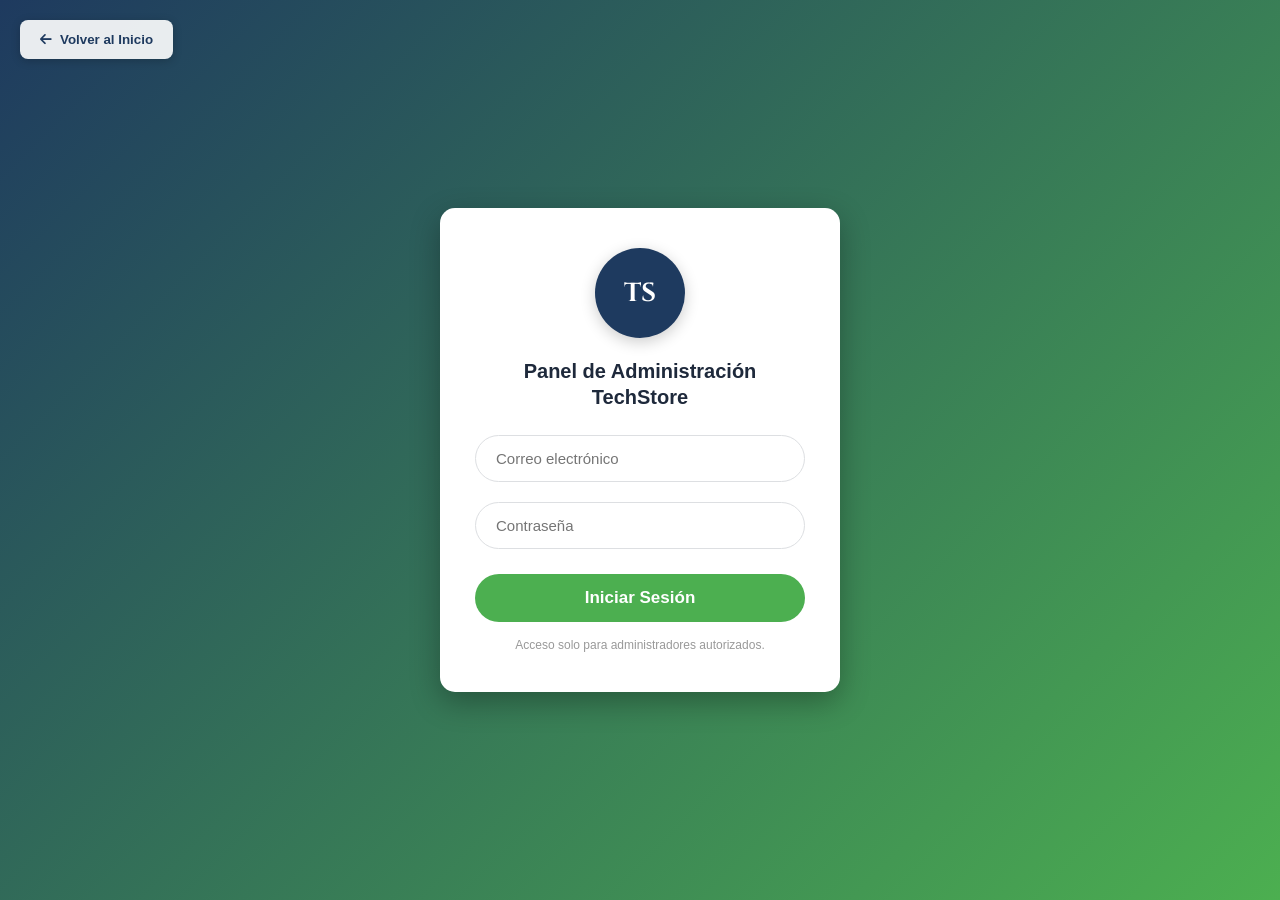
==== admin.html @ ee1ce995 "Nueva identidad visual propia para TechStore (indigo + naranja) Se reemplaza la paleta navy/verde y " ====
<!DOCTYPE html>
<html lang="es">
<head>
    <meta charset="UTF-8">
    <meta name="viewport" content="width=device-width, initial-scale=1.0">
    <title>Admin - TechStore</title>
    <meta name="robots" content="noindex, nofollow">
    <link rel="stylesheet" href="https://cdnjs.cloudflare.com/ajax/libs/font-awesome/6.4.0/css/all.min.css">
    <link href="https://fonts.googleapis.com/css2?family=Cinzel:wght@400;600;700&display=swap" rel="stylesheet">
    <style>
        /* ===========================================
           RESET Y BASE
           (autocontenido: no depende de style.css
           del sitio público, que usa un tema distinto)
           =========================================== */
        * { margin: 0; padding: 0; box-sizing: border-box; font-family: 'Segoe UI', Tahoma, Geneva, Verdana, sans-serif; }
        html, body { background: #f5f5f5; }
        a { color: inherit; }

        /* ===========================================
           LOGIN
           =========================================== */
        .admin-login { min-height: 100vh; display: flex; align-items: center; justify-content: center; background: linear-gradient(135deg, #1e3a5f 0%, #4CAF50 100%); position: relative; padding: 20px; }
        .login-box { background: white; padding: 40px 35px; border-radius: 15px; box-shadow: 0 10px 30px rgba(0,0,0,0.3); width: 100%; max-width: 400px; text-align: center; }
        .login-logo { width: 90px; height: 90px; border-radius: 50%; background: #1e3a5f; color: white; display: flex; align-items: center; justify-content: center; margin: 0 auto 20px; font-family: 'Cinzel', serif; font-weight: 700; font-size: 26px; box-shadow: 0 4px 15px rgba(0,0,0,0.2); }
        .login-logo .dot { color: #4CAF50; }
        .login-box h2 { color: #1e293b; margin-bottom: 25px; font-size: 20px; font-weight: 700; line-height: 1.3; }

        .form-group { margin-bottom: 20px; text-align: left; }
        .form-group label { display: block; margin-bottom: 8px; color: #1e3a5f; font-weight: bold; font-size: 14px; }
        .form-group input, .form-group textarea, .form-group select {
            width: 100%; padding: 12px; border: 2px solid #e0e0e0; border-radius: 8px;
            font-size: 14px; transition: border-color 0.3s; box-sizing: border-box;
        }
        .form-group input:focus, .form-group textarea:focus, .form-group select:focus { outline: none; border-color: #4CAF50; }
        .form-group small { display: block; color: #666; font-size: 12px; margin-top: 6px; }

        .login-box .form-group input { border-radius: 25px; padding: 14px 20px; border: 1px solid #dddfe2; font-size: 15px; }
        .login-box .form-group input:focus { border-color: #4CAF50; box-shadow: 0 0 0 3px rgba(76,175,80,0.15); }

        .btn-login, .btn-save {
            width: 100%; padding: 15px; background: #4CAF50; color: white; border: none;
            border-radius: 8px; font-size: 16px; font-weight: bold; cursor: pointer; transition: background 0.3s;
        }
        .btn-login:hover, .btn-save:hover { background: #45a049; }
        .login-box .btn-login { border-radius: 25px; font-size: 17px; padding: 14px; margin-top: 5px; }

        .login-error { display: none; background: #ffebee; color: #c62828; border: 1px solid #ef9a9a; padding: 10px; border-radius: 8px; font-size: 13px; margin-bottom: 18px; }
        .login-error.show { display: block; }

        .back-home-btn {
            position: absolute; top: 20px; left: 20px; background: rgba(255,255,255,0.9); color: #1e3a5f;
            border: none; padding: 12px 20px; border-radius: 8px; cursor: pointer; font-weight: bold;
            display: flex; align-items: center; gap: 8px; box-shadow: 0 2px 10px rgba(0,0,0,0.2); transition: all 0.3s;
        }
        .back-home-btn:hover { background: white; transform: translateX(-5px); }

        /* ===========================================
           PANEL DE ADMINISTRACIÓN
           =========================================== */
        .admin-panel { display: none; min-height: 100vh; background: #f5f5f5; }
        .admin-panel.show { display: block; }

        .admin-header {
            background: #1e3a5f; color: white; padding: 20px;
            display: flex; justify-content: space-between; align-items: center; flex-wrap: wrap; gap: 15px;
        }
        .admin-header h1 { font-family: 'Cinzel', serif; font-size: 24px; margin: 0; }
        .admin-header-left { display: flex; align-items: center; gap: 20px; }
        .admin-header-left #welcome-message { margin: 4px 0 0 0; font-size: 13px; color: rgba(255,255,255,0.85); font-weight: normal; }

        .btn-back, .btn-logout {
            border: none; padding: 10px 16px; border-radius: 5px; cursor: pointer; font-weight: bold;
            display: flex; align-items: center; gap: 8px; transition: all 0.3s;
        }
        .btn-back { background: rgba(255,255,255,0.2); color: white; }
        .btn-back:hover { background: rgba(255,255,255,0.3); }
        .btn-logout { background: #f44336; color: white; }
        .btn-logout:hover { background: #d32f2f; }

        @media (max-width: 600px) {
            .admin-header { flex-direction: column; align-items: flex-start; padding: 16px; }
            .admin-header h1 { font-size: 18px; }
            .admin-header-left { flex-wrap: wrap; gap: 10px; }
            .btn-logout { width: 100%; justify-content: center; }
        }

        .admin-content { max-width: 1200px; margin: 0 auto; padding: 40px 20px; }
        .admin-card { background: white; padding: 30px; border-radius: 15px; box-shadow: 0 4px 6px rgba(0,0,0,0.1); margin-bottom: 30px; }
        .admin-card h2 { color: #1e3a5f; margin-bottom: 6px; font-family: 'Cinzel', serif; margin-top: 0; font-size: 20px; }
        .admin-card .card-desc { color: #666; font-size: 13px; margin-bottom: 20px; }

        /* Drop zone de imágenes */
        .drop-zone {
            border: 3px dashed #4CAF50; border-radius: 18px; padding: 40px; text-align: center;
            margin-bottom: 20px; cursor: pointer; transition: all 0.3s; background: #f9f9f9;
        }
        .drop-zone:hover, .drop-zone.dragover { background: #e8f5e9; border-color: #45a049; }
        .drop-zone i { font-size: 48px; color: #4CAF50; margin-bottom: 10px; }
        .drop-zone p { margin: 0; }

        .image-preview { display: grid; grid-template-columns: repeat(auto-fill, minmax(140px, 1fr)); gap: 15px; margin-top: 20px; }
        .image-preview .img-wrap { position: relative; }
        .image-preview img { width: 100%; height: 140px; object-fit: cover; background: #f0f0f0; border-radius: 14px; border: 2px solid #e0e0e0; display: block; }
        .image-preview .remove-img {
            position: absolute; top: -8px; right: -8px; width: 24px; height: 24px; background: #f44336; color: white;
            border-radius: 50%; border: none; cursor: pointer; font-size: 13px; display: flex; align-items: center; justify-content: center;
        }

        /* Fila de dos botones */
        .btn-row { display: flex; gap: 10px; flex-wrap: wrap; }
        .btn-row > * { flex: 1; min-width: 140px; }
        .btn-outline-gray {
            padding: 15px; background: #757575; color: white; border: none; border-radius: 8px;
            font-size: 16px; font-weight: bold; cursor: pointer; transition: background 0.3s;
        }
        .btn-outline-gray:hover { background: #616161; }
        .btn-orange {
            padding: 15px; background: #FF9800; color: white; border: none; border-radius: 8px;
            font-size: 16px; font-weight: bold; cursor: pointer; transition: background 0.3s;
        }
        .btn-orange:hover { background: #F57C00; }
        .btn-blue {
            background: #2196F3; color: white; padding: 10px 18px; border: none; border-radius: 10px;
            cursor: pointer; font-weight: bold; display: inline-flex; align-items: center; gap: 8px;
        }

        /* Vista previa del precio */
        .price-preview-box { padding: 15px; background: #f0f0f0; border-radius: 8px; font-size: 16px; text-align: center; color: #999; }

        /* Item de producto en la lista */
        .product-item { display: flex; gap: 20px; padding: 20px; border-bottom: 1px solid #e0e0e0; align-items: center; }
        .product-item:last-child { border-bottom: none; }
        .product-item img { width: 90px; height: 90px; object-fit: cover; background: #f0f0f0; border-radius: 14px; flex-shrink: 0; }
        .product-item-info { flex: 1; }
        .product-item-info h3 { color: #1e3a5f; margin: 0 0 5px 0; font-size: 16px; }
        .product-item-info .price { color: #4CAF50; font-weight: bold; font-size: 17px; margin: 0 0 5px 0; }
        .product-item-info .meta { color: #999; font-size: 12px; }
        .product-item-actions { display: flex; gap: 8px; flex-shrink: 0; }
        .icon-btn { width: 38px; height: 38px; border: none; border-radius: 8px; cursor: pointer; display: flex; align-items: center; justify-content: center; font-size: 14px; }
        .icon-btn.edit { background: #e3f2fd; color: #1976d2; }
        .icon-btn.delete { background: #ffebee; color: #c62828; }

        .status-pill { display: inline-block; font-size: 11px; font-weight: bold; padding: 4px 10px; border-radius: 12px; margin-left: 8px; }
        .status-pill.ok { background: #e8f5e9; color: #2e7d32; }
        .status-pill.low { background: #fff3e0; color: #e65100; }
        .status-pill.out { background: #ffebee; color: #c62828; }

        @media (max-width: 768px) {
            .product-item { flex-direction: column; text-align: center; }
            .product-item img { width: 100%; height: 180px; }
            .product-item-actions { width: 100%; justify-content: center; }
        }

        /* Bloque destacado (features, datos privados, etc.) */
        .highlight-box { background: #f0f7ff; padding: 15px; border-radius: 12px; margin-bottom: 20px; }
        .warning-box { background: #fff3e0; padding: 15px; border-radius: 12px; border: 2px dashed #FF9800; margin-bottom: 20px; }

        /* Filas de redes sociales dinámicas */
        .social-row { display: flex; gap: 8px; margin-bottom: 8px; }
        .social-row select { flex: 0 0 130px; }
        .social-row input { flex: 1; }
        .social-row .remove-social { background: #ffebee; color: #c62828; border: none; border-radius: 8px; width: 42px; cursor: pointer; }

        /* ===========================================
           MODAL DE RECORTE DE IMAGEN
           =========================================== */
        .crop-modal-overlay {
            display: none; position: fixed; top: 0; left: 0; width: 100%; height: 100%;
            background: rgba(0,0,0,0.85); z-index: 9999; align-items: center; justify-content: center; padding: 20px;
        }
        .crop-modal-overlay.show { display: flex; }
        .crop-modal-box { background: white; border-radius: 15px; padding: 20px; max-width: 520px; width: 100%; }
        .crop-modal-box h3 { color: #1e3a5f; margin-bottom: 15px; text-align: center; font-family: 'Cinzel', serif; }
        #crop-container {
            position: relative; width: 100%; aspect-ratio: 4/3; background: #000; border-radius: 10px;
            overflow: hidden; touch-action: none; user-select: none;
        }
        #crop-image { display: block; width: 100%; height: 100%; object-fit: cover; user-select: none; -webkit-user-drag: none; }
        #crop-rect { position: absolute; box-shadow: 0 0 0 9999px rgba(0,0,0,0.6); border: 2px solid white; cursor: move; }
        .crop-grid-line { position: absolute; background: rgba(255,255,255,0.5); }
        .crop-handle { position: absolute; width: 22px; height: 22px; }
        .crop-hint { text-align: center; color: #999; font-size: 12px; margin-top: 10px; }

        /* ===========================================
           MODAL DE CONFIRMACIÓN
           =========================================== */
        .confirm-modal-overlay {
            display: none; position: fixed; top: 0; left: 0; width: 100%; height: 100%;
            background: rgba(0,0,0,0.6); z-index: 9999; align-items: center; justify-content: center; padding: 20px;
        }
        .confirm-modal-overlay.show { display: flex; }
        .confirm-modal-box { background: white; border-radius: 15px; padding: 30px; max-width: 400px; width: 100%; box-shadow: 0 10px 40px rgba(0,0,0,0.3); text-align: center; }
        .confirm-modal-box .emoji { font-size: 40px; margin-bottom: 15px; }
        .confirm-modal-box h3 { color: #1e3a5f; font-family: 'Cinzel', serif; margin-bottom: 12px; }
        .confirm-modal-box p { color: #666; margin-bottom: 25px; line-height: 1.5; }

        /* ===========================================
           TOASTS
           =========================================== */
        #toast-container { position: fixed; bottom: 20px; right: 20px; z-index: 10000; display: flex; flex-direction: column; gap: 10px; max-width: calc(100% - 40px); }
        .toast {
            background: #1e3a5f; color: white; padding: 14px 18px; border-radius: 8px; font-size: 14px;
            box-shadow: 0 4px 15px rgba(0,0,0,0.25); display: flex; align-items: center; gap: 10px;
            opacity: 0; transform: translateY(10px); transition: all 0.25s ease;
        }
        .toast.show { opacity: 1; transform: translateY(0); }
        .toast.success { background: #2e7d32; }
        .toast.error { background: #c62828; }
    </style>
</head>
<body>

<!-- ======================================================
     LOGIN
     ====================================================== -->
<div class="admin-login" id="admin-login">
    <button class="back-home-btn" onclick="window.location.href='index.html'">
        <i class="fas fa-arrow-left"></i> Volver al Inicio
    </button>

    <div class="login-box">
        <div class="login-logo">TS<span class="dot"></span></div>
        <h2>Panel de Administración<br>TechStore</h2>

        <div class="login-error" id="login-error">Correo o contraseña incorrectos.</div>

        <div class="form-group">
            <input type="email" id="username" placeholder="Correo electrónico">
        </div>
        <div class="form-group">
            <input type="password" id="password" placeholder="Contraseña">
        </div>
        <button class="btn-login" onclick="login()">Iniciar Sesión</button>
        <p style="margin-top: 16px; font-size: 12px; color: #999;">Acceso solo para administradores autorizados.</p>
    </div>
</div>

<!-- ======================================================
     PANEL DE ADMINISTRACIÓN
     ====================================================== -->
<div class="admin-panel" id="admin-panel">
    <div class="admin-header">
        <div class="admin-header-left">
            <button class="btn-back" onclick="window.location.href='index.html'">
                <i class="fas fa-arrow-left"></i> Volver
            </button>
            <div>
                <h1>💻 Panel de Administración</h1>
                <p id="welcome-message"></p>
            </div>
        </div>
        <button class="btn-logout" onclick="confirmLogout()">Cerrar Sesión</button>
    </div>

    <div class="admin-content">

        <!-- ============ AGREGAR / EDITAR PRODUCTO ============ -->
        <div class="admin-card">
            <h2>📤 Agregar Nuevo Producto</h2>
            <p class="card-desc">Cargá fotos, precio y detalles del producto. Las fotos se comprimen automáticamente al subir.</p>

            <div class="drop-zone" id="drop-zone" onclick="document.getElementById('file-input').click()">
                <i class="fas fa-cloud-upload-alt"></i>
                <p>Arrastrá las fotos aquí o hacé clic para seleccionar</p>
                <p style="font-size: 12px; color: #666; margin-top: 10px;">(PC: arrastrar archivos | Celular: tocar para abrir galería)</p>
            </div>
            <input type="file" id="file-input" multiple accept="image/*" style="display: none;" onchange="handleFiles(this.files)">

            <div class="image-preview" id="image-preview"></div>

            <div class="form-group" style="margin-top: 20px;">
                <label>Nombre del producto</label>
                <input type="text" id="prod-title" placeholder='Ej: Notebook 15.6" Ryzen 5 · 16GB · 512GB SSD'>
            </div>

            <div class="form-group">
                <label>Categoría</label>
                <select id="prod-category">
                    <option value="notebooks">💻 Notebooks</option>
                    <option value="perifericos">⌨️ Periféricos</option>
                    <option value="componentes">🔧 Componentes</option>
                    <option value="gaming">🎮 Gaming</option>
                    <option value="celulares">📱 Celulares</option>
                    <option value="accesorios">🔌 Accesorios</option>
                </select>
            </div>

            <div class="form-group">
                <label>🏷️ Estado de stock</label>
                <select id="prod-status">
                    <option value="stock">🟢 En stock</option>
                    <option value="ultimas">🟡 Últimas unidades</option>
                    <option value="sinstock">🔴 Sin stock</option>
                </select>
            </div>

            <div class="form-group">
                <label>🏷️ Badge/Etiqueta (opcional)</label>
                <select id="prod-badge">
                    <option value="">Sin badge</option>
                    <option value="oferta">🔴 Oferta</option>
                    <option value="nuevo">🟢 Nuevo</option>
                    <option value="destacado">🔵 Destacado</option>
                </select>
            </div>

            <div class="form-group">
                <label>💵 Precio en Guaraníes</label>
                <input type="text" id="prod-price-gs" placeholder="Ej: 6490000" oninput="formatNumber(this); updatePricePreview();">
            </div>
            <div class="form-group">
                <label>💵 Precio en USD (opcional)</label>
                <input type="text" id="prod-price-usd" placeholder="Ej: 850" oninput="formatNumber(this); updatePricePreview();">
            </div>

            <div class="form-group">
                <label style="color: #4CAF50;">👁️ Se mostrará en la página:</label>
                <div class="price-preview-box" id="price-preview">Completá los campos de arriba</div>
            </div>

            <div class="form-group">
                <label>SKU (opcional)</label>
                <input type="text" id="prod-sku" placeholder="Se genera automático si lo dejás vacío">
            </div>

            <div class="form-group">
                <label>Descripción</label>
                <textarea id="prod-description" rows="4" placeholder="Detalles del producto, garantía, etc."></textarea>
            </div>

            <div class="form-group">
                <label>Especificaciones (separadas por coma)</label>
                <input type="text" id="prod-specs" placeholder="Ej: 16GB RAM, 512GB SSD, Ryzen 5 5500U, Pantalla 15.6&quot;">
            </div>

            <div class="warning-box">
                <label>📦 Proveedor (privado, solo visible en este panel)</label>
                <input type="text" id="prod-supplier-name" placeholder="Nombre del proveedor" style="margin-bottom: 10px;">
                <input type="text" id="prod-supplier-phone" placeholder="Ej: 0986767459" oninput="formatOwnerPhone(this)">
                <small>Este dato nunca se muestra en el sitio público, solo lo ven los administradores.</small>
            </div>

            <input type="hidden" id="edit-product-id" value="">

            <div class="btn-row">
                <button class="btn-save" onclick="saveProduct()">
                    <i class="fas fa-save"></i> Guardar Producto
                </button>
                <button class="btn-orange" onclick="saveDraftManual()">
                    <i class="fas fa-clock"></i> Guardar Borrador
                </button>
                <button class="btn-outline-gray" onclick="cancelEdit()">
                    <i class="fas fa-times"></i> Cancelar
                </button>
            </div>
        </div>

        <!-- ============ LISTA DE PRODUCTOS ============ -->
        <div class="admin-card">
            <h2 style="margin-bottom: 20px;">📋 Productos Publicados</h2>
            <div id="products-container"></div>
        </div>

        <!-- ============ FAQ ============ -->
        <div class="admin-card">
            <h2 style="margin-bottom: 20px;">❓ Preguntas Frecuentes</h2>
            <div class="form-group">
                <label>Pregunta</label>
                <input type="text" id="faq-question-input" placeholder="Ej: ¿Hacen envíos al interior del país?">
            </div>
            <div class="form-group">
                <label>Respuesta</label>
                <textarea id="faq-answer-input" rows="3" placeholder="Escribí la respuesta completa..."></textarea>
            </div>
            <input type="hidden" id="edit-faq-id" value="">
            <div class="btn-row" style="margin-bottom: 25px;">
                <button class="btn-save" onclick="saveFaq()">
                    <i class="fas fa-save"></i> Guardar Pregunta
                </button>
                <button class="btn-outline-gray" onclick="cancelFaqEdit()">
                    <i class="fas fa-times"></i> Cancelar
                </button>
            </div>
            <div id="faq-container"></div>
        </div>

        <!-- ============ SOBRE NOSOTROS ============ -->
        <div class="admin-card">
            <h2 style="margin-bottom: 20px;">🎨 Personalizar Sección "Sobre Nosotros"</h2>
            <p class="card-desc">Si no completás algún campo, se mantiene el texto actual del sitio.</p>

            <div class="form-group">
                <label>Subtítulo pequeño (Ej: "QUIÉNES SOMOS")</label>
                <input type="text" id="content-subtitle" placeholder="QUIÉNES SOMOS">
            </div>
            <div class="form-group">
                <label>Título grande</label>
                <input type="text" id="content-title" placeholder="Vendemos tecnología, no promesas.">
            </div>
            <div class="form-group">
                <label>Párrafo de descripción</label>
                <textarea id="content-text" rows="3" placeholder="Somos un equipo local especializado en tecnología..."></textarea>
            </div>

            <div class="form-group">
                <label>📷 Imagen de la sección</label>
                <img id="content-image-preview" src="" style="display:none; max-width: 220px; width: 100%; border-radius: 10px; margin-bottom: 10px;">
                <input type="file" id="content-image-input" accept="image/*" style="display:none" onchange="handleContentImageSelect(this.files, 'content')">
                <button type="button" class="btn-blue" onclick="document.getElementById('content-image-input').click()">
                    <i class="fas fa-crop"></i> Elegir y recortar imagen
                </button>
            </div>

            <div class="highlight-box">
                <label>🥇 Feature destacada 1</label>
                <input type="text" id="content-feature1-title" placeholder="Garantía oficial" style="margin-bottom: 10px;">
                <input type="text" id="content-feature1-text" placeholder="Todos los productos con garantía y soporte post-venta.">
            </div>
            <div class="highlight-box">
                <label>🥈 Feature destacada 2</label>
                <input type="text" id="content-feature2-title" placeholder="Envíos a todo el país" style="margin-bottom: 10px;">
                <input type="text" id="content-feature2-text" placeholder="Coordinamos entrega en Asunción e interior.">
            </div>
            <div class="highlight-box">
                <label>🥉 Feature destacada 3</label>
                <input type="text" id="content-feature3-title" placeholder="Pago flexible" style="margin-bottom: 10px;">
                <input type="text" id="content-feature3-text" placeholder="Efectivo, transferencia y tarjetas.">
            </div>
            <div class="highlight-box">
                <label>🏅 Feature destacada 4</label>
                <input type="text" id="content-feature4-title" placeholder="Atención directa" style="margin-bottom: 10px;">
                <input type="text" id="content-feature4-text" placeholder="Consultas por WhatsApp, respuesta en el día.">
            </div>

            <div class="form-group">
                <label>📄 Texto del pie de página (footer, columna izquierda)</label>
                <textarea id="content-footer-text" rows="3" placeholder="Tienda de tecnología con atención directa y envíos a todo el país."></textarea>
            </div>

            <button class="btn-save" onclick="saveContenido()">
                <i class="fas fa-save"></i> Guardar Personalización
            </button>
        </div>

        <!-- ============ CONTACTO Y REDES SOCIALES ============ -->
        <div class="admin-card">
            <h2 style="margin-bottom: 20px;">📞 Personalizar Contacto y Redes Sociales</h2>
            <p class="card-desc">Afecta el footer, el botón flotante y la burbuja de WhatsApp del sitio.</p>

            <div class="form-group">
                <label>📱 WhatsApp (con código de país, sin +)</label>
                <input type="text" id="footer-whatsapp" placeholder="Ej: 595994272727">
            </div>
            <div class="form-group">
                <label>💬 Mensaje de bienvenida (burbuja de WhatsApp)</label>
                <input type="text" id="footer-wa-message" placeholder="¡Hola! ¿En qué producto estás interesado?">
            </div>
            <div class="form-group">
                <label>✉️ Email de contacto</label>
                <input type="email" id="footer-email" placeholder="correo@techstore.com.py">
            </div>
            <div class="form-group">
                <label>📍 Dirección / Ubicación</label>
                <input type="text" id="footer-address" placeholder="Curuguaty, Canindeyú, Paraguay">
            </div>

            <div class="form-group">
                <label>🌐 Redes Sociales</label>
                <div id="social-rows-container"></div>
                <button type="button" class="btn-outline-gray" style="width:auto; padding: 8px 16px;" onclick="addSocialRow()">
                    <i class="fas fa-plus"></i> Agregar red social
                </button>
            </div>

            <button class="btn-save" style="margin-top: 15px;" onclick="saveFooterContacto()">
                <i class="fas fa-save"></i> Guardar Contacto y Redes
            </button>
        </div>

        <!-- ============ PERSONALIZAR PORTADA (HERO) ============ -->
        <div class="admin-card">
            <h2 style="margin-bottom: 20px;">🖼️ Personalizar Portada Principal</h2>
            <p class="card-desc">Es lo primero que ve la gente al entrar al sitio.</p>

            <div class="form-group">
                <label>Título grande de la portada</label>
                <input type="text" id="hero-title" placeholder="Tecnología real, a precio real.">
            </div>
            <div class="form-group">
                <label>Texto debajo del título</label>
                <textarea id="hero-text" rows="2" placeholder="Notebooks, componentes, periféricos y celulares seleccionados por su relación calidad-precio."></textarea>
            </div>

            <div class="form-group">
                <label>🖼️ Foto del producto destacado</label>
                <img id="hero-image-preview" src="" style="display:none; max-width: 280px; width: 100%; border-radius: 10px; margin-bottom: 10px;">
                <input type="file" id="hero-image-input" accept="image/*" style="display:none" onchange="handleContentImageSelect(this.files, 'hero')">
                <button type="button" class="btn-blue" onclick="document.getElementById('hero-image-input').click()">
                    <i class="fas fa-crop"></i> Elegir y recortar imagen
                </button>
            </div>

            <button class="btn-save" onclick="saveHero()">
                <i class="fas fa-save"></i> Guardar Portada
            </button>
        </div>

    </div>
</div>

<!-- ======================================================
     MODAL DE RECORTE DE IMAGEN (cuadrícula + esquinas arrastrables)
     ====================================================== -->
<div class="crop-modal-overlay" id="crop-modal">
    <div class="crop-modal-box">
        <h3>Recortá tu imagen</h3>
        <div id="crop-container">
            <img id="crop-image" src="" draggable="false">
            <div id="crop-rect">
                <div class="crop-grid-line" style="left:33.333%; top:0; bottom:0; width:1px;"></div>
                <div class="crop-grid-line" style="left:66.666%; top:0; bottom:0; width:1px;"></div>
                <div class="crop-grid-line" style="top:33.333%; left:0; right:0; height:1px;"></div>
                <div class="crop-grid-line" style="top:66.666%; left:0; right:0; height:1px;"></div>
                <div class="crop-handle" data-corner="tl" style="top:-9px; left:-9px; border-top:4px solid #4CAF50; border-left:4px solid #4CAF50; cursor:nwse-resize;"></div>
                <div class="crop-handle" data-corner="tr" style="top:-9px; right:-9px; border-top:4px solid #4CAF50; border-right:4px solid #4CAF50; cursor:nesw-resize;"></div>
                <div class="crop-handle" data-corner="bl" style="bottom:-9px; left:-9px; border-bottom:4px solid #4CAF50; border-left:4px solid #4CAF50; cursor:nesw-resize;"></div>
                <div class="crop-handle" data-corner="br" style="bottom:-9px; right:-9px; border-bottom:4px solid #4CAF50; border-right:4px solid #4CAF50; cursor:nwse-resize;"></div>
            </div>
        </div>
        <p class="crop-hint">Arrastrá las esquinas verdes para ajustar el recorte, o el centro para moverlo</p>
        <div class="btn-row" style="margin-top:12px;">
            <button class="btn-outline-gray" onclick="cancelCrop()">Cancelar</button>
            <button class="btn-save" onclick="confirmCrop()">Usar esta imagen</button>
        </div>
    </div>
</div>

<!-- ======================================================
     MODAL DE CONFIRMACIÓN
     ====================================================== -->
<div class="confirm-modal-overlay" id="confirm-modal">
    <div class="confirm-modal-box">
        <div class="emoji">📝</div>
        <h3>Tenés cambios sin guardar</h3>
        <p id="confirm-modal-text">Si salís ahora, vas a perder los datos que escribiste. ¿Qué querés hacer?</p>
        <div class="btn-row">
            <button class="btn-outline-gray" onclick="closeConfirmModal()">Seguir editando</button>
            <button id="confirm-modal-action-btn" style="flex:1; padding:12px; border:none; background:#f44336; color:white; border-radius:8px; font-weight:bold; cursor:pointer;">Salir igual</button>
        </div>
    </div>
</div>

<!-- Notificaciones tipo toast -->
<div id="toast-container"></div>

<script src="admin.js"></script>
</body>
</html>
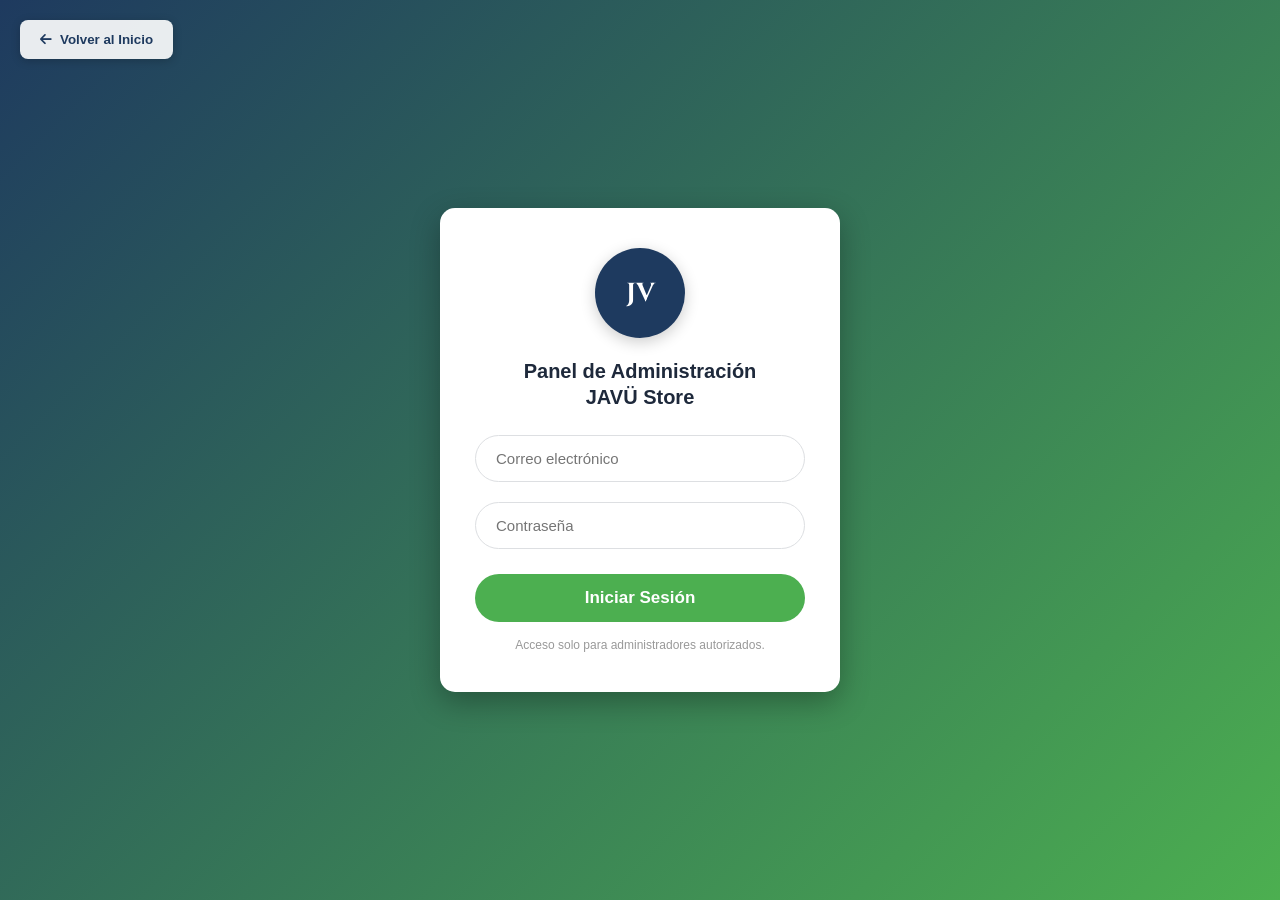
==== commit d527f2e8: "Pulido de consistencia de marca y fotos duplicadas  Se corrige el SSD que compartía foto con la plac" ====
--- a/admin.html
+++ b/admin.html
@@ -3,7 +3,7 @@
 <head>
     <meta charset="UTF-8">
     <meta name="viewport" content="width=device-width, initial-scale=1.0">
-    <title>Admin - TechStore</title>
+<title>Admin - JAVÜ Store</title>
     <meta name="robots" content="noindex, nofollow">
     <link rel="stylesheet" href="https://cdnjs.cloudflare.com/ajax/libs/font-awesome/6.4.0/css/all.min.css">
     <link href="https://fonts.googleapis.com/css2?family=Cinzel:wght@400;600;700&display=swap" rel="stylesheet">
@@ -220,8 +220,8 @@
     </button>
 
     <div class="login-box">
-        <div class="login-logo">TS<span class="dot"></span></div>
-        <h2>Panel de Administración<br>TechStore</h2>
+<div class="login-logo">JV<span class="dot"></span></div>
+        <h2>Panel de Administración<br>JAVÜ Store</h2>
 
         <div class="login-error" id="login-error">Correo o contraseña incorrectos.</div>
 
@@ -356,10 +356,47 @@
             </div>
         </div>
 
-        <!-- ============ LISTA DE PRODUCTOS ============ -->
+<!-- ============ LISTA DE PRODUCTOS ============ -->
         <div class="admin-card">
             <h2 style="margin-bottom: 20px;">📋 Productos Publicados</h2>
             <div id="products-container"></div>
+        </div>
+
+        <!-- ============ SERVICIOS ============ -->
+        <div class="admin-card">
+            <h2>🛠️ Servicios</h2>
+            <p class="card-desc">Agregá, editá o eliminá los servicios que se muestran en el sitio, con su foto.</p>
+
+            <div class="drop-zone" id="service-drop-zone" onclick="document.getElementById('service-file-input').click()">
+                <i class="fas fa-cloud-upload-alt"></i>
+                <p>Arrastrá una foto aquí o hacé clic para seleccionar</p>
+            </div>
+            <input type="file" id="service-file-input" accept="image/*" style="display: none;" onchange="handleServiceFiles(this.files)">
+
+            <div class="image-preview" id="service-image-preview"></div>
+
+            <div class="form-group" style="margin-top: 20px;">
+                <label>Título del servicio</label>
+                <input type="text" id="service-title" placeholder="Ej: Armado de PC a medida">
+            </div>
+            <div class="form-group">
+                <label>Descripción</label>
+                <textarea id="service-description" rows="3" placeholder="Contá brevemente en qué consiste el servicio..."></textarea>
+            </div>
+
+            <input type="hidden" id="edit-service-id" value="">
+
+            <div class="btn-row">
+                <button class="btn-save" onclick="saveService()">
+                    <i class="fas fa-save"></i> Guardar Servicio
+                </button>
+                <button class="btn-outline-gray" onclick="cancelServiceEdit()">
+                    <i class="fas fa-times"></i> Cancelar
+                </button>
+            </div>
+
+            <h3 style="margin: 28px 0 14px; color: #1e3a5f; font-family: 'Cinzel', serif; font-size: 16px;">Servicios publicados</h3>
+            <div id="services-container"></div>
         </div>
 
         <!-- ============ FAQ ============ -->
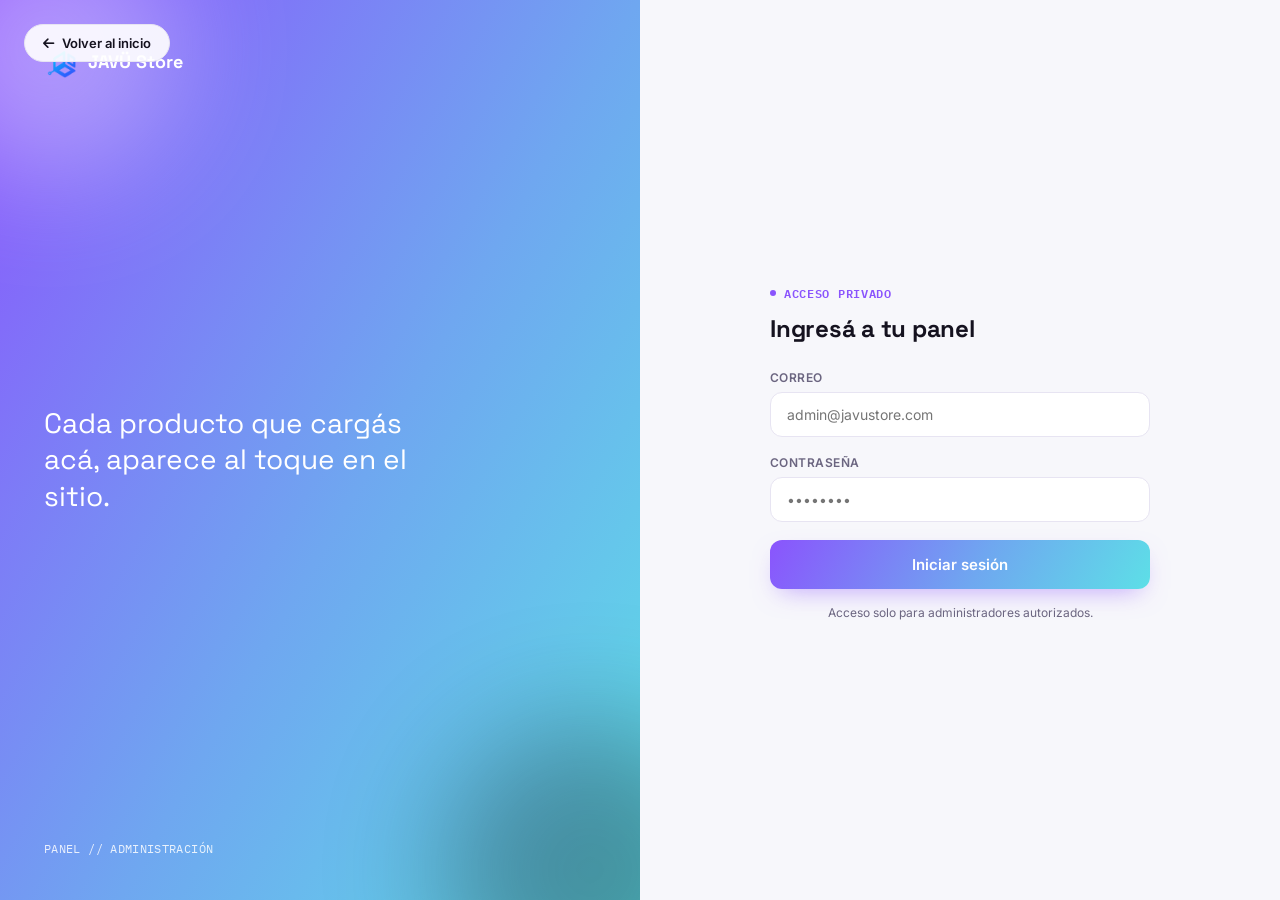
==== commit c2456125: "Rediseño del panel de admin con identidad propia Se reconstruye admin.html con la misma identidad vi" ====
--- a/admin.html
+++ b/admin.html
@@ -3,210 +3,210 @@
 <head>
     <meta charset="UTF-8">
     <meta name="viewport" content="width=device-width, initial-scale=1.0">
-<title>Admin - JAVÜ Store</title>
+    <title>Admin - JAVÜ Store</title>
     <meta name="robots" content="noindex, nofollow">
+    <link rel="icon" type="image/png" href="img/logo.png">
     <link rel="stylesheet" href="https://cdnjs.cloudflare.com/ajax/libs/font-awesome/6.4.0/css/all.min.css">
-    <link href="https://fonts.googleapis.com/css2?family=Cinzel:wght@400;600;700&display=swap" rel="stylesheet">
+    <link rel="preconnect" href="https://fonts.googleapis.com">
+    <link href="https://fonts.googleapis.com/css2?family=Space+Grotesk:wght@500;600;700&family=Inter:wght@400;500;600;700&family=IBM+Plex+Mono:wght@500;600&display=swap" rel="stylesheet">
     <style>
         /* ===========================================
-           RESET Y BASE
-           (autocontenido: no depende de style.css
-           del sitio público, que usa un tema distinto)
+           TOKENS + RESET (autocontenido, no depende
+           del style.css del sitio público)
            =========================================== */
-        * { margin: 0; padding: 0; box-sizing: border-box; font-family: 'Segoe UI', Tahoma, Geneva, Verdana, sans-serif; }
-        html, body { background: #f5f5f5; }
+        :root {
+            --purple: #8A54FD; --blue: #6FA7F0; --cyan: #5DDFE7;
+            --ink: #15121F; --muted: #6B6580; --paper: #F7F7FB; --card: #FFFFFF; --line: #E7E4F2;
+            --grad: linear-gradient(120deg, #8A54FD, #6FA7F0 55%, #5DDFE7);
+            --grad-soft: linear-gradient(120deg, rgba(138,84,253,0.08), rgba(93,223,231,0.08));
+            --font-display: 'Space Grotesk', sans-serif;
+            --font-body: 'Inter', sans-serif;
+            --font-mono: 'IBM Plex Mono', monospace;
+        }
+        * { margin: 0; padding: 0; box-sizing: border-box; font-family: var(--font-body); }
+        html, body { background: var(--paper); color: var(--ink); }
         a { color: inherit; }
-
-        /* ===========================================
-           LOGIN
-           =========================================== */
-        .admin-login { min-height: 100vh; display: flex; align-items: center; justify-content: center; background: linear-gradient(135deg, #1e3a5f 0%, #4CAF50 100%); position: relative; padding: 20px; }
-        .login-box { background: white; padding: 40px 35px; border-radius: 15px; box-shadow: 0 10px 30px rgba(0,0,0,0.3); width: 100%; max-width: 400px; text-align: center; }
-        .login-logo { width: 90px; height: 90px; border-radius: 50%; background: #1e3a5f; color: white; display: flex; align-items: center; justify-content: center; margin: 0 auto 20px; font-family: 'Cinzel', serif; font-weight: 700; font-size: 26px; box-shadow: 0 4px 15px rgba(0,0,0,0.2); }
-        .login-logo .dot { color: #4CAF50; }
-        .login-box h2 { color: #1e293b; margin-bottom: 25px; font-size: 20px; font-weight: 700; line-height: 1.3; }
-
-        .form-group { margin-bottom: 20px; text-align: left; }
-        .form-group label { display: block; margin-bottom: 8px; color: #1e3a5f; font-weight: bold; font-size: 14px; }
+        h1, h2, h3 { font-family: var(--font-display); letter-spacing: -0.01em; }
+
+        /* ---------- LOGIN ---------- */
+        .admin-login {
+            min-height: 100vh; display: grid; grid-template-columns: 1fr 1fr; position: relative;
+        }
+        .login-visual {
+            background: var(--grad); position: relative; overflow: hidden;
+            display: flex; flex-direction: column; justify-content: space-between; padding: 44px;
+            color: white;
+        }
+        .login-visual::before, .login-visual::after {
+            content: ''; position: absolute; border-radius: 50%; filter: blur(60px); opacity: 0.35;
+        }
+        .login-visual::before { width: 260px; height: 260px; background: white; top: -80px; left: -80px; }
+        .login-visual::after { width: 300px; height: 300px; background: var(--ink); bottom: -120px; right: -100px; }
+        .login-visual-top { position: relative; z-index: 1; display: flex; align-items: center; gap: 10px; font-family: var(--font-display); font-weight: 700; font-size: 18px; }
+        .login-visual-top img { width: 34px; height: 34px; object-fit: contain; }
+        .login-visual-quote { position: relative; z-index: 1; font-family: var(--font-display); font-size: 28px; line-height: 1.3; max-width: 22ch; }
+        .login-visual-note { position: relative; z-index: 1; font-family: var(--font-mono); font-size: 12px; opacity: 0.85; letter-spacing: 0.03em; }
+
+        .login-form-side { display: flex; align-items: center; justify-content: center; padding: 40px; }
+        .login-box { width: 100%; max-width: 380px; }
+        .login-box .eyebrow {
+            display: inline-flex; align-items: center; gap: 8px; font-family: var(--font-mono); font-size: 11.5px;
+            letter-spacing: 0.06em; text-transform: uppercase; color: var(--purple); font-weight: 600; margin-bottom: 10px;
+        }
+        .login-box .eyebrow::before { content: ''; width: 6px; height: 6px; border-radius: 50%; background: var(--purple); }
+        .login-box h2 { font-size: 24px; margin-bottom: 26px; }
+
+        .back-home-btn {
+            position: absolute; top: 24px; left: 24px; z-index: 5; background: rgba(255,255,255,0.9); color: var(--ink);
+            border: 1px solid var(--line); padding: 10px 18px; border-radius: 999px; font-size: 13px; font-weight: 600;
+            display: flex; align-items: center; gap: 8px; transition: all 0.2s;
+        }
+        .back-home-btn:hover { background: white; transform: translateX(-3px); }
+
+        .form-group { margin-bottom: 18px; text-align: left; }
+        .form-group label { display: block; margin-bottom: 7px; color: var(--muted); font-weight: 600; font-size: 12px; text-transform: uppercase; letter-spacing: 0.04em; }
         .form-group input, .form-group textarea, .form-group select {
-            width: 100%; padding: 12px; border: 2px solid #e0e0e0; border-radius: 8px;
-            font-size: 14px; transition: border-color 0.3s; box-sizing: border-box;
-        }
-        .form-group input:focus, .form-group textarea:focus, .form-group select:focus { outline: none; border-color: #4CAF50; }
-        .form-group small { display: block; color: #666; font-size: 12px; margin-top: 6px; }
-
-        .login-box .form-group input { border-radius: 25px; padding: 14px 20px; border: 1px solid #dddfe2; font-size: 15px; }
-        .login-box .form-group input:focus { border-color: #4CAF50; box-shadow: 0 0 0 3px rgba(76,175,80,0.15); }
+            width: 100%; padding: 13px 16px; border: 1px solid var(--line); border-radius: 12px;
+            font-size: 14px; background: white; transition: border-color 0.2s; font-family: var(--font-body);
+        }
+        .form-group input:focus, .form-group textarea:focus, .form-group select:focus { outline: none; border-color: var(--purple); }
+        .form-group small { display: block; color: var(--muted); font-size: 11.5px; margin-top: 6px; }
 
         .btn-login, .btn-save {
-            width: 100%; padding: 15px; background: #4CAF50; color: white; border: none;
-            border-radius: 8px; font-size: 16px; font-weight: bold; cursor: pointer; transition: background 0.3s;
-        }
-        .btn-login:hover, .btn-save:hover { background: #45a049; }
-        .login-box .btn-login { border-radius: 25px; font-size: 17px; padding: 14px; margin-top: 5px; }
-
-        .login-error { display: none; background: #ffebee; color: #c62828; border: 1px solid #ef9a9a; padding: 10px; border-radius: 8px; font-size: 13px; margin-bottom: 18px; }
+            width: 100%; padding: 15px; background: var(--grad); color: white; border: none;
+            border-radius: 12px; font-size: 15px; font-weight: 600; cursor: pointer; transition: opacity 0.2s;
+            box-shadow: 0 10px 26px -10px rgba(138,84,253,0.55);
+        }
+        .btn-login:hover, .btn-save:hover { opacity: 0.9; }
+
+        .login-error { display: none; background: #FDEDED; color: #C43D3D; border: 1px solid #F4C6C6; font-size: 13px; padding: 11px 14px; border-radius: 10px; margin-bottom: 16px; }
         .login-error.show { display: block; }
-
-        .back-home-btn {
-            position: absolute; top: 20px; left: 20px; background: rgba(255,255,255,0.9); color: #1e3a5f;
-            border: none; padding: 12px 20px; border-radius: 8px; cursor: pointer; font-weight: bold;
-            display: flex; align-items: center; gap: 8px; box-shadow: 0 2px 10px rgba(0,0,0,0.2); transition: all 0.3s;
-        }
-        .back-home-btn:hover { background: white; transform: translateX(-5px); }
-
-        /* ===========================================
-           PANEL DE ADMINISTRACIÓN
-           =========================================== */
-        .admin-panel { display: none; min-height: 100vh; background: #f5f5f5; }
+        .login-hint { text-align: center; margin-top: 16px; font-size: 12px; color: var(--muted); }
+
+        @media (max-width: 860px) {
+            .admin-login { grid-template-columns: 1fr; }
+            .login-visual { display: none; }
+        }
+
+        /* ---------- DASHBOARD ---------- */
+        .admin-panel { display: none; min-height: 100vh; }
         .admin-panel.show { display: block; }
 
         .admin-header {
-            background: #1e3a5f; color: white; padding: 20px;
-            display: flex; justify-content: space-between; align-items: center; flex-wrap: wrap; gap: 15px;
-        }
-        .admin-header h1 { font-family: 'Cinzel', serif; font-size: 24px; margin: 0; }
-        .admin-header-left { display: flex; align-items: center; gap: 20px; }
-        .admin-header-left #welcome-message { margin: 4px 0 0 0; font-size: 13px; color: rgba(255,255,255,0.85); font-weight: normal; }
-
-        .btn-back, .btn-logout {
-            border: none; padding: 10px 16px; border-radius: 5px; cursor: pointer; font-weight: bold;
-            display: flex; align-items: center; gap: 8px; transition: all 0.3s;
-        }
-        .btn-back { background: rgba(255,255,255,0.2); color: white; }
-        .btn-back:hover { background: rgba(255,255,255,0.3); }
-        .btn-logout { background: #f44336; color: white; }
-        .btn-logout:hover { background: #d32f2f; }
-
-        @media (max-width: 600px) {
-            .admin-header { flex-direction: column; align-items: flex-start; padding: 16px; }
-            .admin-header h1 { font-size: 18px; }
-            .admin-header-left { flex-wrap: wrap; gap: 10px; }
-            .btn-logout { width: 100%; justify-content: center; }
-        }
-
-        .admin-content { max-width: 1200px; margin: 0 auto; padding: 40px 20px; }
-        .admin-card { background: white; padding: 30px; border-radius: 15px; box-shadow: 0 4px 6px rgba(0,0,0,0.1); margin-bottom: 30px; }
-        .admin-card h2 { color: #1e3a5f; margin-bottom: 6px; font-family: 'Cinzel', serif; margin-top: 0; font-size: 20px; }
-        .admin-card .card-desc { color: #666; font-size: 13px; margin-bottom: 20px; }
-
-        /* Drop zone de imágenes */
+            position: sticky; top: 0; z-index: 50; background: rgba(247,247,251,0.85); backdrop-filter: blur(10px);
+            border-bottom: 1px solid var(--line); padding: 18px 32px;
+            display: flex; justify-content: space-between; align-items: center; gap: 16px; flex-wrap: wrap;
+        }
+        .admin-header-left { display: flex; align-items: center; gap: 18px; }
+        .admin-header-left img { width: 30px; height: 30px; object-fit: contain; }
+        .admin-header h1 { font-size: 17px; }
+        .admin-header-left p#welcome-message { font-size: 12px; color: var(--muted); margin-top: 1px; }
+
+        .btn-back, .btn-logout { border: none; padding: 10px 18px; border-radius: 999px; cursor: pointer; font-weight: 600; font-size: 13px; display: flex; align-items: center; gap: 7px; transition: all 0.2s; }
+        .btn-back { background: white; border: 1px solid var(--line); color: var(--ink); }
+        .btn-back:hover { border-color: var(--purple); color: var(--purple); }
+        .btn-logout { background: #FDEDED; color: #C43D3D; }
+        .btn-logout:hover { background: #F9D8D8; }
+
+        .admin-content { max-width: 1080px; margin: 0 auto; padding: 40px 24px; }
+        .admin-card { background: var(--card); border: 1px solid var(--line); border-radius: 20px; padding: 28px; margin-bottom: 24px; box-shadow: 0 20px 50px -36px rgba(21,18,31,0.3); }
+        .admin-card .eyebrow { display: inline-flex; align-items: center; gap: 8px; font-family: var(--font-mono); font-size: 11px; letter-spacing: 0.06em; text-transform: uppercase; color: var(--purple); font-weight: 600; margin-bottom: 6px; }
+        .admin-card .eyebrow::before { content: ''; width: 5px; height: 5px; border-radius: 50%; background: var(--purple); }
+        .admin-card h2 { font-size: 18px; margin-bottom: 4px; }
+        .admin-card .card-desc { color: var(--muted); font-size: 13px; margin-bottom: 22px; }
+
+        /* Drop zone */
         .drop-zone {
-            border: 3px dashed #4CAF50; border-radius: 18px; padding: 40px; text-align: center;
-            margin-bottom: 20px; cursor: pointer; transition: all 0.3s; background: #f9f9f9;
-        }
-        .drop-zone:hover, .drop-zone.dragover { background: #e8f5e9; border-color: #45a049; }
-        .drop-zone i { font-size: 48px; color: #4CAF50; margin-bottom: 10px; }
-        .drop-zone p { margin: 0; }
-
-        .image-preview { display: grid; grid-template-columns: repeat(auto-fill, minmax(140px, 1fr)); gap: 15px; margin-top: 20px; }
+            border: 2px dashed var(--line); border-radius: 16px; padding: 36px; text-align: center; margin-bottom: 20px;
+            cursor: pointer; transition: all 0.2s; background: var(--paper);
+        }
+        .drop-zone:hover, .drop-zone.dragover { border-color: var(--purple); background: var(--grad-soft); }
+        .drop-zone i { font-size: 30px; background: var(--grad); -webkit-background-clip: text; background-clip: text; color: transparent; margin-bottom: 10px; display: block; }
+        .drop-zone p { margin: 0; font-size: 13.5px; color: var(--muted); }
+
+        .image-preview { display: grid; grid-template-columns: repeat(auto-fill, minmax(130px, 1fr)); gap: 12px; margin-top: 18px; }
         .image-preview .img-wrap { position: relative; }
-        .image-preview img { width: 100%; height: 140px; object-fit: cover; background: #f0f0f0; border-radius: 14px; border: 2px solid #e0e0e0; display: block; }
-        .image-preview .remove-img {
-            position: absolute; top: -8px; right: -8px; width: 24px; height: 24px; background: #f44336; color: white;
-            border-radius: 50%; border: none; cursor: pointer; font-size: 13px; display: flex; align-items: center; justify-content: center;
-        }
-
-        /* Fila de dos botones */
+        .image-preview img { width: 100%; height: 130px; object-fit: cover; background: var(--paper); border-radius: 12px; border: 1px solid var(--line); display: block; }
+        .image-preview .remove-img { position: absolute; top: -7px; right: -7px; width: 22px; height: 22px; background: #E14D4D; color: white; border-radius: 50%; border: none; cursor: pointer; font-size: 12px; display: grid; place-items: center; }
+
         .btn-row { display: flex; gap: 10px; flex-wrap: wrap; }
         .btn-row > * { flex: 1; min-width: 140px; }
-        .btn-outline-gray {
-            padding: 15px; background: #757575; color: white; border: none; border-radius: 8px;
-            font-size: 16px; font-weight: bold; cursor: pointer; transition: background 0.3s;
-        }
-        .btn-outline-gray:hover { background: #616161; }
-        .btn-orange {
-            padding: 15px; background: #FF9800; color: white; border: none; border-radius: 8px;
-            font-size: 16px; font-weight: bold; cursor: pointer; transition: background 0.3s;
-        }
-        .btn-orange:hover { background: #F57C00; }
-        .btn-blue {
-            background: #2196F3; color: white; padding: 10px 18px; border: none; border-radius: 10px;
-            cursor: pointer; font-weight: bold; display: inline-flex; align-items: center; gap: 8px;
-        }
-
-        /* Vista previa del precio */
-        .price-preview-box { padding: 15px; background: #f0f0f0; border-radius: 8px; font-size: 16px; text-align: center; color: #999; }
-
-        /* Item de producto en la lista */
-        .product-item { display: flex; gap: 20px; padding: 20px; border-bottom: 1px solid #e0e0e0; align-items: center; }
+        .btn-outline-gray { padding: 15px; background: white; border: 1px solid var(--line); color: var(--muted); border-radius: 12px; font-size: 14px; font-weight: 600; cursor: pointer; transition: all 0.2s; }
+        .btn-outline-gray:hover { border-color: var(--muted); color: var(--ink); }
+        .btn-orange { padding: 15px; background: #FFB020; color: white; border: none; border-radius: 12px; font-size: 14px; font-weight: 600; cursor: pointer; transition: opacity 0.2s; }
+        .btn-orange:hover { opacity: 0.9; }
+        .btn-blue { background: var(--grad); color: white; padding: 10px 20px; border: none; border-radius: 10px; cursor: pointer; font-weight: 600; font-size: 13.5px; display: inline-flex; align-items: center; gap: 8px; }
+
+        /* Vista previa de precio — mockup tipo ficha del sitio */
+        .price-preview-box {
+            padding: 16px 18px; background: var(--ink); color: white; border-radius: 14px; text-align: center;
+            font-family: var(--font-mono); font-size: 17px; font-weight: 600; position: relative;
+        }
+        .price-preview-box::before {
+            content: 'VISTA PREVIA'; position: absolute; top: -9px; left: 16px; background: var(--paper);
+            color: var(--muted); font-size: 9.5px; padding: 0 6px; letter-spacing: 0.06em; border-radius: 4px;
+        }
+
+        .field-grid { display: grid; grid-template-columns: 1fr 1fr; gap: 16px; }
+
+        /* Item de producto/servicio en listas */
+        .product-item { display: flex; gap: 16px; padding: 16px 4px; border-bottom: 1px solid var(--line); align-items: center; }
         .product-item:last-child { border-bottom: none; }
-        .product-item img { width: 90px; height: 90px; object-fit: cover; background: #f0f0f0; border-radius: 14px; flex-shrink: 0; }
-        .product-item-info { flex: 1; }
-        .product-item-info h3 { color: #1e3a5f; margin: 0 0 5px 0; font-size: 16px; }
-        .product-item-info .price { color: #4CAF50; font-weight: bold; font-size: 17px; margin: 0 0 5px 0; }
-        .product-item-info .meta { color: #999; font-size: 12px; }
+        .product-item img { width: 66px; height: 66px; object-fit: cover; background: var(--paper); border-radius: 12px; flex-shrink: 0; }
+        .product-item-info { flex: 1; min-width: 0; }
+        .product-item-info h3 { color: var(--ink); font-size: 14.5px; margin-bottom: 4px; font-family: var(--font-body); font-weight: 600; }
+        .product-item-info .price { color: var(--purple); font-weight: 600; font-size: 15px; margin-bottom: 3px; font-family: var(--font-mono); }
+        .product-item-info .meta { font-size: 12px; color: var(--muted); font-family: var(--font-mono); }
         .product-item-actions { display: flex; gap: 8px; flex-shrink: 0; }
-        .icon-btn { width: 38px; height: 38px; border: none; border-radius: 8px; cursor: pointer; display: flex; align-items: center; justify-content: center; font-size: 14px; }
-        .icon-btn.edit { background: #e3f2fd; color: #1976d2; }
-        .icon-btn.delete { background: #ffebee; color: #c62828; }
-
-        .status-pill { display: inline-block; font-size: 11px; font-weight: bold; padding: 4px 10px; border-radius: 12px; margin-left: 8px; }
-        .status-pill.ok { background: #e8f5e9; color: #2e7d32; }
-        .status-pill.low { background: #fff3e0; color: #e65100; }
-        .status-pill.out { background: #ffebee; color: #c62828; }
-
-        @media (max-width: 768px) {
-            .product-item { flex-direction: column; text-align: center; }
-            .product-item img { width: 100%; height: 180px; }
-            .product-item-actions { width: 100%; justify-content: center; }
-        }
-
-        /* Bloque destacado (features, datos privados, etc.) */
-        .highlight-box { background: #f0f7ff; padding: 15px; border-radius: 12px; margin-bottom: 20px; }
-        .warning-box { background: #fff3e0; padding: 15px; border-radius: 12px; border: 2px dashed #FF9800; margin-bottom: 20px; }
-
-        /* Filas de redes sociales dinámicas */
+        .icon-btn { width: 34px; height: 34px; border: none; border-radius: 10px; cursor: pointer; display: grid; place-items: center; font-size: 13px; transition: all 0.2s; }
+        .icon-btn.edit { background: var(--grad-soft); color: var(--purple); }
+        .icon-btn.edit:hover { background: var(--purple); color: white; }
+        .icon-btn.delete { background: #FDEDED; color: #C43D3D; }
+        .icon-btn.delete:hover { background: #C43D3D; color: white; }
+
+        .status-pill { display: inline-block; font-size: 10.5px; font-weight: 700; padding: 3px 9px; border-radius: 999px; margin-left: 6px; text-transform: uppercase; letter-spacing: 0.03em; }
+        .status-pill.ok { background: rgba(23,184,172,0.12); color: #0F8F84; }
+        .status-pill.low { background: rgba(255,176,32,0.15); color: #B87400; }
+        .status-pill.out { background: #FDEDED; color: #C43D3D; }
+
+        @media (max-width: 640px) { .product-item { flex-direction: column; text-align: center; } .product-item img { width: 100%; height: 160px; } .product-item-actions { width: 100%; justify-content: center; } }
+
+        .highlight-box { background: var(--grad-soft); padding: 16px; border-radius: 14px; margin-bottom: 18px; }
+        .warning-box { background: #FFF7E8; padding: 16px; border-radius: 14px; border: 1px dashed #FFB020; margin-bottom: 18px; }
+
         .social-row { display: flex; gap: 8px; margin-bottom: 8px; }
         .social-row select { flex: 0 0 130px; }
         .social-row input { flex: 1; }
-        .social-row .remove-social { background: #ffebee; color: #c62828; border: none; border-radius: 8px; width: 42px; cursor: pointer; }
-
-        /* ===========================================
-           MODAL DE RECORTE DE IMAGEN
-           =========================================== */
-        .crop-modal-overlay {
-            display: none; position: fixed; top: 0; left: 0; width: 100%; height: 100%;
-            background: rgba(0,0,0,0.85); z-index: 9999; align-items: center; justify-content: center; padding: 20px;
-        }
+        .social-row .remove-social { background: #FDEDED; color: #C43D3D; border: none; border-radius: 10px; width: 42px; cursor: pointer; }
+
+        /* ---------- MODAL DE RECORTE ---------- */
+        .crop-modal-overlay { display: none; position: fixed; inset: 0; background: rgba(21,18,31,0.8); z-index: 9999; align-items: center; justify-content: center; padding: 20px; }
         .crop-modal-overlay.show { display: flex; }
-        .crop-modal-box { background: white; border-radius: 15px; padding: 20px; max-width: 520px; width: 100%; }
-        .crop-modal-box h3 { color: #1e3a5f; margin-bottom: 15px; text-align: center; font-family: 'Cinzel', serif; }
-        #crop-container {
-            position: relative; width: 100%; aspect-ratio: 4/3; background: #000; border-radius: 10px;
-            overflow: hidden; touch-action: none; user-select: none;
-        }
+        .crop-modal-box { background: white; border-radius: 20px; padding: 22px; max-width: 520px; width: 100%; }
+        .crop-modal-box h3 { margin-bottom: 15px; text-align: center; font-size: 17px; }
+        #crop-container { position: relative; width: 100%; aspect-ratio: 4/3; background: #000; border-radius: 14px; overflow: hidden; touch-action: none; user-select: none; }
         #crop-image { display: block; width: 100%; height: 100%; object-fit: cover; user-select: none; -webkit-user-drag: none; }
         #crop-rect { position: absolute; box-shadow: 0 0 0 9999px rgba(0,0,0,0.6); border: 2px solid white; cursor: move; }
         .crop-grid-line { position: absolute; background: rgba(255,255,255,0.5); }
         .crop-handle { position: absolute; width: 22px; height: 22px; }
-        .crop-hint { text-align: center; color: #999; font-size: 12px; margin-top: 10px; }
-
-        /* ===========================================
-           MODAL DE CONFIRMACIÓN
-           =========================================== */
-        .confirm-modal-overlay {
-            display: none; position: fixed; top: 0; left: 0; width: 100%; height: 100%;
-            background: rgba(0,0,0,0.6); z-index: 9999; align-items: center; justify-content: center; padding: 20px;
-        }
+        .crop-hint { text-align: center; color: var(--muted); font-size: 12px; margin-top: 10px; }
+
+        /* ---------- MODAL DE CONFIRMACIÓN ---------- */
+        .confirm-modal-overlay { display: none; position: fixed; inset: 0; background: rgba(21,18,31,0.7); z-index: 9999; align-items: center; justify-content: center; padding: 20px; }
         .confirm-modal-overlay.show { display: flex; }
-        .confirm-modal-box { background: white; border-radius: 15px; padding: 30px; max-width: 400px; width: 100%; box-shadow: 0 10px 40px rgba(0,0,0,0.3); text-align: center; }
-        .confirm-modal-box .emoji { font-size: 40px; margin-bottom: 15px; }
-        .confirm-modal-box h3 { color: #1e3a5f; font-family: 'Cinzel', serif; margin-bottom: 12px; }
-        .confirm-modal-box p { color: #666; margin-bottom: 25px; line-height: 1.5; }
-
-        /* ===========================================
-           TOASTS
-           =========================================== */
-        #toast-container { position: fixed; bottom: 20px; right: 20px; z-index: 10000; display: flex; flex-direction: column; gap: 10px; max-width: calc(100% - 40px); }
-        .toast {
-            background: #1e3a5f; color: white; padding: 14px 18px; border-radius: 8px; font-size: 14px;
-            box-shadow: 0 4px 15px rgba(0,0,0,0.25); display: flex; align-items: center; gap: 10px;
-            opacity: 0; transform: translateY(10px); transition: all 0.25s ease;
-        }
+        .confirm-modal-box { background: white; border-radius: 20px; padding: 30px; max-width: 380px; width: 100%; text-align: center; }
+        .confirm-modal-box .emoji { font-size: 36px; margin-bottom: 14px; }
+        .confirm-modal-box h3 { font-size: 17px; margin-bottom: 10px; }
+        .confirm-modal-box p { color: var(--muted); margin-bottom: 22px; line-height: 1.5; font-size: 13.5px; }
+
+        /* ---------- TOASTS ---------- */
+        #toast-container { position: fixed; bottom: 24px; right: 24px; z-index: 10000; display: flex; flex-direction: column; gap: 10px; max-width: calc(100% - 40px); }
+        .toast { background: var(--ink); color: white; padding: 13px 18px; border-radius: 12px; font-size: 13.5px; box-shadow: 0 14px 34px -14px rgba(0,0,0,0.4); display: flex; align-items: center; gap: 10px; opacity: 0; transform: translateY(10px); transition: all 0.25s ease; }
         .toast.show { opacity: 1; transform: translateY(0); }
-        .toast.success { background: #2e7d32; }
-        .toast.error { background: #c62828; }
+        .toast.success { background: #0F8F84; }
+        .toast.error { background: #C43D3D; }
+
+        @media (max-width: 640px) { .field-grid { grid-template-columns: 1fr; } .admin-header { padding: 14px 18px; } .admin-content { padding: 24px 16px; } }
     </style>
 </head>
 <body>
@@ -216,28 +216,40 @@
      ====================================================== -->
 <div class="admin-login" id="admin-login">
     <button class="back-home-btn" onclick="window.location.href='index.html'">
-        <i class="fas fa-arrow-left"></i> Volver al Inicio
+        <i class="fas fa-arrow-left"></i> Volver al inicio
     </button>
 
-    <div class="login-box">
-<div class="login-logo">JV<span class="dot"></span></div>
-        <h2>Panel de Administración<br>JAVÜ Store</h2>
-
-        <div class="login-error" id="login-error">Correo o contraseña incorrectos.</div>
-
-        <div class="form-group">
-            <input type="email" id="username" placeholder="Correo electrónico">
-        </div>
-        <div class="form-group">
-            <input type="password" id="password" placeholder="Contraseña">
-        </div>
-        <button class="btn-login" onclick="login()">Iniciar Sesión</button>
-        <p style="margin-top: 16px; font-size: 12px; color: #999;">Acceso solo para administradores autorizados.</p>
+    <div class="login-visual">
+        <div class="login-visual-top">
+            <img src="img/logo.png" alt="JAVÜ Store"> JAVÜ Store
+        </div>
+        <div class="login-visual-quote">Cada producto que cargás acá, aparece al toque en el sitio.</div>
+        <div class="login-visual-note">PANEL // ADMINISTRACIÓN</div>
+    </div>
+
+    <div class="login-form-side">
+        <div class="login-box">
+            <span class="eyebrow">Acceso privado</span>
+            <h2>Ingresá a tu panel</h2>
+
+            <div class="login-error" id="login-error">Correo o contraseña incorrectos.</div>
+
+            <div class="form-group">
+                <label for="username">Correo</label>
+                <input type="email" id="username" placeholder="admin@javustore.com">
+            </div>
+            <div class="form-group">
+                <label for="password">Contraseña</label>
+                <input type="password" id="password" placeholder="••••••••">
+            </div>
+            <button class="btn-login" onclick="login()">Iniciar sesión</button>
+            <p class="login-hint">Acceso solo para administradores autorizados.</p>
+        </div>
     </div>
 </div>
 
 <!-- ======================================================
-     PANEL DE ADMINISTRACIÓN
+     DASHBOARD
      ====================================================== -->
 <div class="admin-panel" id="admin-panel">
     <div class="admin-header">
@@ -245,83 +257,85 @@
             <button class="btn-back" onclick="window.location.href='index.html'">
                 <i class="fas fa-arrow-left"></i> Volver
             </button>
+            <img src="img/logo.png" alt="JAVÜ Store">
             <div>
-                <h1>💻 Panel de Administración</h1>
+                <h1>Panel de administración</h1>
                 <p id="welcome-message"></p>
             </div>
         </div>
-        <button class="btn-logout" onclick="confirmLogout()">Cerrar Sesión</button>
+        <button class="btn-logout" onclick="confirmLogout()">
+            <i class="fas fa-sign-out-alt"></i> Cerrar sesión
+        </button>
     </div>
 
     <div class="admin-content">
 
-        <!-- ============ AGREGAR / EDITAR PRODUCTO ============ -->
-        <div class="admin-card">
-            <h2>📤 Agregar Nuevo Producto</h2>
-            <p class="card-desc">Cargá fotos, precio y detalles del producto. Las fotos se comprimen automáticamente al subir.</p>
+        <!-- ============ PRODUCTO ============ -->
+        <div class="admin-card">
+            <span class="eyebrow">Catálogo</span>
+            <h2>Agregar nuevo producto</h2>
+            <p class="card-desc">Cargá fotos, precio y detalles. Las fotos se comprimen automáticamente al subir.</p>
 
             <div class="drop-zone" id="drop-zone" onclick="document.getElementById('file-input').click()">
                 <i class="fas fa-cloud-upload-alt"></i>
                 <p>Arrastrá las fotos aquí o hacé clic para seleccionar</p>
-                <p style="font-size: 12px; color: #666; margin-top: 10px;">(PC: arrastrar archivos | Celular: tocar para abrir galería)</p>
             </div>
             <input type="file" id="file-input" multiple accept="image/*" style="display: none;" onchange="handleFiles(this.files)">
-
             <div class="image-preview" id="image-preview"></div>
 
-            <div class="form-group" style="margin-top: 20px;">
+            <div class="form-group" style="margin-top: 22px;">
                 <label>Nombre del producto</label>
                 <input type="text" id="prod-title" placeholder='Ej: Notebook 15.6" Ryzen 5 · 16GB · 512GB SSD'>
             </div>
 
-            <div class="form-group">
-                <label>Categoría</label>
-                <select id="prod-category">
-                    <option value="notebooks">💻 Notebooks</option>
-                    <option value="perifericos">⌨️ Periféricos</option>
-                    <option value="componentes">🔧 Componentes</option>
-                    <option value="gaming">🎮 Gaming</option>
-                    <option value="celulares">📱 Celulares</option>
-                    <option value="accesorios">🔌 Accesorios</option>
-                </select>
-            </div>
-
-            <div class="form-group">
-                <label>🏷️ Estado de stock</label>
-                <select id="prod-status">
-                    <option value="stock">🟢 En stock</option>
-                    <option value="ultimas">🟡 Últimas unidades</option>
-                    <option value="sinstock">🔴 Sin stock</option>
-                </select>
-            </div>
-
-            <div class="form-group">
-                <label>🏷️ Badge/Etiqueta (opcional)</label>
-                <select id="prod-badge">
-                    <option value="">Sin badge</option>
-                    <option value="oferta">🔴 Oferta</option>
-                    <option value="nuevo">🟢 Nuevo</option>
-                    <option value="destacado">🔵 Destacado</option>
-                </select>
-            </div>
-
-            <div class="form-group">
-                <label>💵 Precio en Guaraníes</label>
-                <input type="text" id="prod-price-gs" placeholder="Ej: 6490000" oninput="formatNumber(this); updatePricePreview();">
-            </div>
-            <div class="form-group">
-                <label>💵 Precio en USD (opcional)</label>
-                <input type="text" id="prod-price-usd" placeholder="Ej: 850" oninput="formatNumber(this); updatePricePreview();">
-            </div>
-
-            <div class="form-group">
-                <label style="color: #4CAF50;">👁️ Se mostrará en la página:</label>
-                <div class="price-preview-box" id="price-preview">Completá los campos de arriba</div>
-            </div>
-
-            <div class="form-group">
-                <label>SKU (opcional)</label>
-                <input type="text" id="prod-sku" placeholder="Se genera automático si lo dejás vacío">
+            <div class="field-grid">
+                <div class="form-group">
+                    <label>Categoría</label>
+                    <select id="prod-category">
+                        <option value="notebooks">💻 Notebooks</option>
+                        <option value="perifericos">⌨️ Periféricos</option>
+                        <option value="componentes">🔧 Componentes</option>
+                        <option value="gaming">🎮 Gaming</option>
+                        <option value="celulares">📱 Celulares</option>
+                        <option value="accesorios">🔌 Accesorios</option>
+                    </select>
+                </div>
+                <div class="form-group">
+                    <label>Estado de stock</label>
+                    <select id="prod-status">
+                        <option value="stock">🟢 En stock</option>
+                        <option value="ultimas">🟡 Últimas unidades</option>
+                        <option value="sinstock">🔴 Sin stock</option>
+                    </select>
+                </div>
+                <div class="form-group">
+                    <label>Badge / etiqueta</label>
+                    <select id="prod-badge">
+                        <option value="">Sin badge</option>
+                        <option value="oferta">🔴 Oferta</option>
+                        <option value="nuevo">🟢 Nuevo</option>
+                        <option value="destacado">🔵 Destacado</option>
+                    </select>
+                </div>
+                <div class="form-group">
+                    <label>SKU (opcional)</label>
+                    <input type="text" id="prod-sku" placeholder="Se genera automático">
+                </div>
+            </div>
+
+            <div class="field-grid">
+                <div class="form-group">
+                    <label>Precio en guaraníes</label>
+                    <input type="text" id="prod-price-gs" placeholder="6.490.000" oninput="formatNumber(this); updatePricePreview();">
+                </div>
+                <div class="form-group">
+                    <label>Precio en USD (opcional)</label>
+                    <input type="text" id="prod-price-usd" placeholder="850" oninput="formatNumber(this); updatePricePreview();">
+                </div>
+            </div>
+
+            <div class="form-group">
+                <div class="price-preview-box" id="price-preview">Completá el precio arriba</div>
             </div>
 
             <div class="form-group">
@@ -331,40 +345,36 @@
 
             <div class="form-group">
                 <label>Especificaciones (separadas por coma)</label>
-                <input type="text" id="prod-specs" placeholder="Ej: 16GB RAM, 512GB SSD, Ryzen 5 5500U, Pantalla 15.6&quot;">
+                <input type="text" id="prod-specs" placeholder="Ej: 16GB RAM, 512GB SSD, Ryzen 5">
             </div>
 
             <div class="warning-box">
-                <label>📦 Proveedor (privado, solo visible en este panel)</label>
+                <label style="display:block; margin-bottom:10px; font-weight:600; font-size:13px;">🔒 Proveedor (privado, solo este panel)</label>
                 <input type="text" id="prod-supplier-name" placeholder="Nombre del proveedor" style="margin-bottom: 10px;">
                 <input type="text" id="prod-supplier-phone" placeholder="Ej: 0986767459" oninput="formatOwnerPhone(this)">
-                <small>Este dato nunca se muestra en el sitio público, solo lo ven los administradores.</small>
+                <small>Este dato nunca se muestra en el sitio público.</small>
             </div>
 
             <input type="hidden" id="edit-product-id" value="">
 
             <div class="btn-row">
-                <button class="btn-save" onclick="saveProduct()">
-                    <i class="fas fa-save"></i> Guardar Producto
-                </button>
-                <button class="btn-orange" onclick="saveDraftManual()">
-                    <i class="fas fa-clock"></i> Guardar Borrador
-                </button>
-                <button class="btn-outline-gray" onclick="cancelEdit()">
-                    <i class="fas fa-times"></i> Cancelar
-                </button>
-            </div>
-        </div>
-
-<!-- ============ LISTA DE PRODUCTOS ============ -->
-        <div class="admin-card">
-            <h2 style="margin-bottom: 20px;">📋 Productos Publicados</h2>
+                <button class="btn-save" onclick="saveProduct()"><i class="fas fa-save"></i> Guardar producto</button>
+                <button class="btn-orange" onclick="saveDraftManual()"><i class="fas fa-clock"></i> Guardar borrador</button>
+                <button class="btn-outline-gray" onclick="cancelEdit()"><i class="fas fa-times"></i> Cancelar</button>
+            </div>
+        </div>
+
+        <!-- ============ LISTA DE PRODUCTOS ============ -->
+        <div class="admin-card">
+            <span class="eyebrow">Publicados</span>
+            <h2>Productos</h2>
             <div id="products-container"></div>
         </div>
 
         <!-- ============ SERVICIOS ============ -->
         <div class="admin-card">
-            <h2>🛠️ Servicios</h2>
+            <span class="eyebrow">Más allá de la venta</span>
+            <h2>Servicios</h2>
             <p class="card-desc">Agregá, editá o eliminá los servicios que se muestran en el sitio, con su foto.</p>
 
             <div class="drop-zone" id="service-drop-zone" onclick="document.getElementById('service-file-input').click()">
@@ -372,7 +382,6 @@
                 <p>Arrastrá una foto aquí o hacé clic para seleccionar</p>
             </div>
             <input type="file" id="service-file-input" accept="image/*" style="display: none;" onchange="handleServiceFiles(this.files)">
-
             <div class="image-preview" id="service-image-preview"></div>
 
             <div class="form-group" style="margin-top: 20px;">
@@ -381,27 +390,24 @@
             </div>
             <div class="form-group">
                 <label>Descripción</label>
-                <textarea id="service-description" rows="3" placeholder="Contá brevemente en qué consiste el servicio..."></textarea>
+                <textarea id="service-description" rows="3" placeholder="Contá brevemente en qué consiste..."></textarea>
             </div>
 
             <input type="hidden" id="edit-service-id" value="">
 
             <div class="btn-row">
-                <button class="btn-save" onclick="saveService()">
-                    <i class="fas fa-save"></i> Guardar Servicio
-                </button>
-                <button class="btn-outline-gray" onclick="cancelServiceEdit()">
-                    <i class="fas fa-times"></i> Cancelar
-                </button>
-            </div>
-
-            <h3 style="margin: 28px 0 14px; color: #1e3a5f; font-family: 'Cinzel', serif; font-size: 16px;">Servicios publicados</h3>
+                <button class="btn-save" onclick="saveService()"><i class="fas fa-save"></i> Guardar servicio</button>
+                <button class="btn-outline-gray" onclick="cancelServiceEdit()"><i class="fas fa-times"></i> Cancelar</button>
+            </div>
+
+            <h3 style="margin: 26px 0 14px; font-size: 15px;">Servicios publicados</h3>
             <div id="services-container"></div>
         </div>
 
         <!-- ============ FAQ ============ -->
         <div class="admin-card">
-            <h2 style="margin-bottom: 20px;">❓ Preguntas Frecuentes</h2>
+            <span class="eyebrow">Ayuda</span>
+            <h2>Preguntas frecuentes</h2>
             <div class="form-group">
                 <label>Pregunta</label>
                 <input type="text" id="faq-question-input" placeholder="Ej: ¿Hacen envíos al interior del país?">
@@ -411,24 +417,21 @@
                 <textarea id="faq-answer-input" rows="3" placeholder="Escribí la respuesta completa..."></textarea>
             </div>
             <input type="hidden" id="edit-faq-id" value="">
-            <div class="btn-row" style="margin-bottom: 25px;">
-                <button class="btn-save" onclick="saveFaq()">
-                    <i class="fas fa-save"></i> Guardar Pregunta
-                </button>
-                <button class="btn-outline-gray" onclick="cancelFaqEdit()">
-                    <i class="fas fa-times"></i> Cancelar
-                </button>
+            <div class="btn-row" style="margin-bottom: 24px;">
+                <button class="btn-save" onclick="saveFaq()"><i class="fas fa-save"></i> Guardar pregunta</button>
+                <button class="btn-outline-gray" onclick="cancelFaqEdit()"><i class="fas fa-times"></i> Cancelar</button>
             </div>
             <div id="faq-container"></div>
         </div>
 
         <!-- ============ SOBRE NOSOTROS ============ -->
         <div class="admin-card">
-            <h2 style="margin-bottom: 20px;">🎨 Personalizar Sección "Sobre Nosotros"</h2>
+            <span class="eyebrow">Marca</span>
+            <h2>Sección "Sobre Nosotros"</h2>
             <p class="card-desc">Si no completás algún campo, se mantiene el texto actual del sitio.</p>
 
             <div class="form-group">
-                <label>Subtítulo pequeño (Ej: "QUIÉNES SOMOS")</label>
+                <label>Subtítulo pequeño</label>
                 <input type="text" id="content-subtitle" placeholder="QUIÉNES SOMOS">
             </div>
             <div class="form-group">
@@ -441,8 +444,8 @@
             </div>
 
             <div class="form-group">
-                <label>📷 Imagen de la sección</label>
-                <img id="content-image-preview" src="" style="display:none; max-width: 220px; width: 100%; border-radius: 10px; margin-bottom: 10px;">
+                <label>Foto de la sección</label>
+                <img id="content-image-preview" src="" style="display:none; max-width: 200px; width: 100%; border-radius: 14px; margin-bottom: 12px;">
                 <input type="file" id="content-image-input" accept="image/*" style="display:none" onchange="handleContentImageSelect(this.files, 'content')">
                 <button type="button" class="btn-blue" onclick="document.getElementById('content-image-input').click()">
                     <i class="fas fa-crop"></i> Elegir y recortar imagen
@@ -450,105 +453,101 @@
             </div>
 
             <div class="highlight-box">
-                <label>🥇 Feature destacada 1</label>
+                <label style="display:block; font-weight:600; margin-bottom:8px; font-size:13px;">Feature 1</label>
                 <input type="text" id="content-feature1-title" placeholder="Garantía oficial" style="margin-bottom: 10px;">
                 <input type="text" id="content-feature1-text" placeholder="Todos los productos con garantía y soporte post-venta.">
             </div>
             <div class="highlight-box">
-                <label>🥈 Feature destacada 2</label>
+                <label style="display:block; font-weight:600; margin-bottom:8px; font-size:13px;">Feature 2</label>
                 <input type="text" id="content-feature2-title" placeholder="Envíos a todo el país" style="margin-bottom: 10px;">
                 <input type="text" id="content-feature2-text" placeholder="Coordinamos entrega en Asunción e interior.">
             </div>
             <div class="highlight-box">
-                <label>🥉 Feature destacada 3</label>
+                <label style="display:block; font-weight:600; margin-bottom:8px; font-size:13px;">Feature 3</label>
                 <input type="text" id="content-feature3-title" placeholder="Pago flexible" style="margin-bottom: 10px;">
                 <input type="text" id="content-feature3-text" placeholder="Efectivo, transferencia y tarjetas.">
             </div>
             <div class="highlight-box">
-                <label>🏅 Feature destacada 4</label>
+                <label style="display:block; font-weight:600; margin-bottom:8px; font-size:13px;">Feature 4</label>
                 <input type="text" id="content-feature4-title" placeholder="Atención directa" style="margin-bottom: 10px;">
                 <input type="text" id="content-feature4-text" placeholder="Consultas por WhatsApp, respuesta en el día.">
             </div>
 
             <div class="form-group">
-                <label>📄 Texto del pie de página (footer, columna izquierda)</label>
-                <textarea id="content-footer-text" rows="3" placeholder="Tienda de tecnología con atención directa y envíos a todo el país."></textarea>
-            </div>
-
-            <button class="btn-save" onclick="saveContenido()">
-                <i class="fas fa-save"></i> Guardar Personalización
-            </button>
-        </div>
-
-        <!-- ============ CONTACTO Y REDES SOCIALES ============ -->
-        <div class="admin-card">
-            <h2 style="margin-bottom: 20px;">📞 Personalizar Contacto y Redes Sociales</h2>
+                <label>Texto del pie de página</label>
+                <textarea id="content-footer-text" rows="3" placeholder="Tienda de tecnología con atención directa..."></textarea>
+            </div>
+
+            <button class="btn-save" onclick="saveContenido()"><i class="fas fa-save"></i> Guardar personalización</button>
+        </div>
+
+        <!-- ============ CONTACTO Y REDES ============ -->
+        <div class="admin-card">
+            <span class="eyebrow">Comunicación</span>
+            <h2>Contacto y redes sociales</h2>
             <p class="card-desc">Afecta el footer, el botón flotante y la burbuja de WhatsApp del sitio.</p>
 
-            <div class="form-group">
-                <label>📱 WhatsApp (con código de país, sin +)</label>
-                <input type="text" id="footer-whatsapp" placeholder="Ej: 595994272727">
-            </div>
-            <div class="form-group">
-                <label>💬 Mensaje de bienvenida (burbuja de WhatsApp)</label>
-                <input type="text" id="footer-wa-message" placeholder="¡Hola! ¿En qué producto estás interesado?">
-            </div>
-            <div class="form-group">
-                <label>✉️ Email de contacto</label>
-                <input type="email" id="footer-email" placeholder="correo@techstore.com.py">
-            </div>
-            <div class="form-group">
-                <label>📍 Dirección / Ubicación</label>
-                <input type="text" id="footer-address" placeholder="Curuguaty, Canindeyú, Paraguay">
-            </div>
-
-            <div class="form-group">
-                <label>🌐 Redes Sociales</label>
+            <div class="field-grid">
+                <div class="form-group">
+                    <label>WhatsApp (con código de país)</label>
+                    <input type="text" id="footer-whatsapp" placeholder="595991192212">
+                </div>
+                <div class="form-group">
+                    <label>Mensaje de bienvenida</label>
+                    <input type="text" id="footer-wa-message" placeholder="¡Hola! ¿En qué producto estás interesado?">
+                </div>
+                <div class="form-group">
+                    <label>Email de contacto</label>
+                    <input type="email" id="footer-email" placeholder="correo@javustore.com.py">
+                </div>
+                <div class="form-group">
+                    <label>Dirección / ubicación</label>
+                    <input type="text" id="footer-address" placeholder="Curuguaty, Canindeyú, Paraguay">
+                </div>
+            </div>
+
+            <div class="form-group" style="margin-top: 6px;">
+                <label>Redes sociales</label>
                 <div id="social-rows-container"></div>
-                <button type="button" class="btn-outline-gray" style="width:auto; padding: 8px 16px;" onclick="addSocialRow()">
+                <button type="button" class="btn-outline-gray" style="width:auto; padding: 9px 18px; margin-top: 6px;" onclick="addSocialRow()">
                     <i class="fas fa-plus"></i> Agregar red social
                 </button>
             </div>
 
-            <button class="btn-save" style="margin-top: 15px;" onclick="saveFooterContacto()">
-                <i class="fas fa-save"></i> Guardar Contacto y Redes
-            </button>
-        </div>
-
-        <!-- ============ PERSONALIZAR PORTADA (HERO) ============ -->
-        <div class="admin-card">
-            <h2 style="margin-bottom: 20px;">🖼️ Personalizar Portada Principal</h2>
+            <button class="btn-save" style="margin-top: 16px;" onclick="saveFooterContacto()"><i class="fas fa-save"></i> Guardar contacto y redes</button>
+        </div>
+
+        <!-- ============ PORTADA ============ -->
+        <div class="admin-card">
+            <span class="eyebrow">Primera impresión</span>
+            <h2>Portada principal</h2>
             <p class="card-desc">Es lo primero que ve la gente al entrar al sitio.</p>
 
             <div class="form-group">
-                <label>Título grande de la portada</label>
-                <input type="text" id="hero-title" placeholder="Tecnología real, a precio real.">
+                <label>Título grande</label>
+                <input type="text" id="hero-title" placeholder="Todo lo que buscás, en un solo lugar.">
             </div>
             <div class="form-group">
                 <label>Texto debajo del título</label>
-                <textarea id="hero-text" rows="2" placeholder="Notebooks, componentes, periféricos y celulares seleccionados por su relación calidad-precio."></textarea>
-            </div>
-
-            <div class="form-group">
-                <label>🖼️ Foto del producto destacado</label>
-                <img id="hero-image-preview" src="" style="display:none; max-width: 280px; width: 100%; border-radius: 10px; margin-bottom: 10px;">
+                <textarea id="hero-text" rows="2" placeholder="Notebooks, componentes, periféricos y celulares..."></textarea>
+            </div>
+
+            <div class="form-group">
+                <label>Foto de fondo / producto destacado</label>
+                <img id="hero-image-preview" src="" style="display:none; max-width: 260px; width: 100%; border-radius: 14px; margin-bottom: 12px;">
                 <input type="file" id="hero-image-input" accept="image/*" style="display:none" onchange="handleContentImageSelect(this.files, 'hero')">
                 <button type="button" class="btn-blue" onclick="document.getElementById('hero-image-input').click()">
                     <i class="fas fa-crop"></i> Elegir y recortar imagen
                 </button>
             </div>
 
-            <button class="btn-save" onclick="saveHero()">
-                <i class="fas fa-save"></i> Guardar Portada
-            </button>
+            <button class="btn-save" onclick="saveHero()"><i class="fas fa-save"></i> Guardar portada</button>
         </div>
 
     </div>
 </div>
 
-<!-- ======================================================
-     MODAL DE RECORTE DE IMAGEN (cuadrícula + esquinas arrastrables)
-     ====================================================== -->
+<!-- MODAL DE RECORTE -->
 <div class="crop-modal-overlay" id="crop-modal">
     <div class="crop-modal-box">
         <h3>Recortá tu imagen</h3>
@@ -559,23 +558,21 @@
                 <div class="crop-grid-line" style="left:66.666%; top:0; bottom:0; width:1px;"></div>
                 <div class="crop-grid-line" style="top:33.333%; left:0; right:0; height:1px;"></div>
                 <div class="crop-grid-line" style="top:66.666%; left:0; right:0; height:1px;"></div>
-                <div class="crop-handle" data-corner="tl" style="top:-9px; left:-9px; border-top:4px solid #4CAF50; border-left:4px solid #4CAF50; cursor:nwse-resize;"></div>
-                <div class="crop-handle" data-corner="tr" style="top:-9px; right:-9px; border-top:4px solid #4CAF50; border-right:4px solid #4CAF50; cursor:nesw-resize;"></div>
-                <div class="crop-handle" data-corner="bl" style="bottom:-9px; left:-9px; border-bottom:4px solid #4CAF50; border-left:4px solid #4CAF50; cursor:nesw-resize;"></div>
-                <div class="crop-handle" data-corner="br" style="bottom:-9px; right:-9px; border-bottom:4px solid #4CAF50; border-right:4px solid #4CAF50; cursor:nwse-resize;"></div>
-            </div>
-        </div>
-        <p class="crop-hint">Arrastrá las esquinas verdes para ajustar el recorte, o el centro para moverlo</p>
-        <div class="btn-row" style="margin-top:12px;">
+                <div class="crop-handle" data-corner="tl" style="top:-9px; left:-9px; border-top:4px solid var(--purple); border-left:4px solid var(--purple); cursor:nwse-resize;"></div>
+                <div class="crop-handle" data-corner="tr" style="top:-9px; right:-9px; border-top:4px solid var(--purple); border-right:4px solid var(--purple); cursor:nesw-resize;"></div>
+                <div class="crop-handle" data-corner="bl" style="bottom:-9px; left:-9px; border-bottom:4px solid var(--purple); border-left:4px solid var(--purple); cursor:nesw-resize;"></div>
+                <div class="crop-handle" data-corner="br" style="bottom:-9px; right:-9px; border-bottom:4px solid var(--purple); border-right:4px solid var(--purple); cursor:nwse-resize;"></div>
+            </div>
+        </div>
+        <p class="crop-hint">Arrastrá las esquinas para ajustar el recorte, o el centro para moverlo</p>
+        <div class="btn-row" style="margin-top:14px;">
             <button class="btn-outline-gray" onclick="cancelCrop()">Cancelar</button>
             <button class="btn-save" onclick="confirmCrop()">Usar esta imagen</button>
         </div>
     </div>
 </div>
 
-<!-- ======================================================
-     MODAL DE CONFIRMACIÓN
-     ====================================================== -->
+<!-- MODAL DE CONFIRMACIÓN -->
 <div class="confirm-modal-overlay" id="confirm-modal">
     <div class="confirm-modal-box">
         <div class="emoji">📝</div>
@@ -583,12 +580,11 @@
         <p id="confirm-modal-text">Si salís ahora, vas a perder los datos que escribiste. ¿Qué querés hacer?</p>
         <div class="btn-row">
             <button class="btn-outline-gray" onclick="closeConfirmModal()">Seguir editando</button>
-            <button id="confirm-modal-action-btn" style="flex:1; padding:12px; border:none; background:#f44336; color:white; border-radius:8px; font-weight:bold; cursor:pointer;">Salir igual</button>
+            <button id="confirm-modal-action-btn" style="flex:1; padding:13px; border:none; background:#E14D4D; color:white; border-radius:12px; font-weight:600; cursor:pointer;">Salir igual</button>
         </div>
     </div>
 </div>
 
-<!-- Notificaciones tipo toast -->
 <div id="toast-container"></div>
 
 <script src="admin.js"></script>
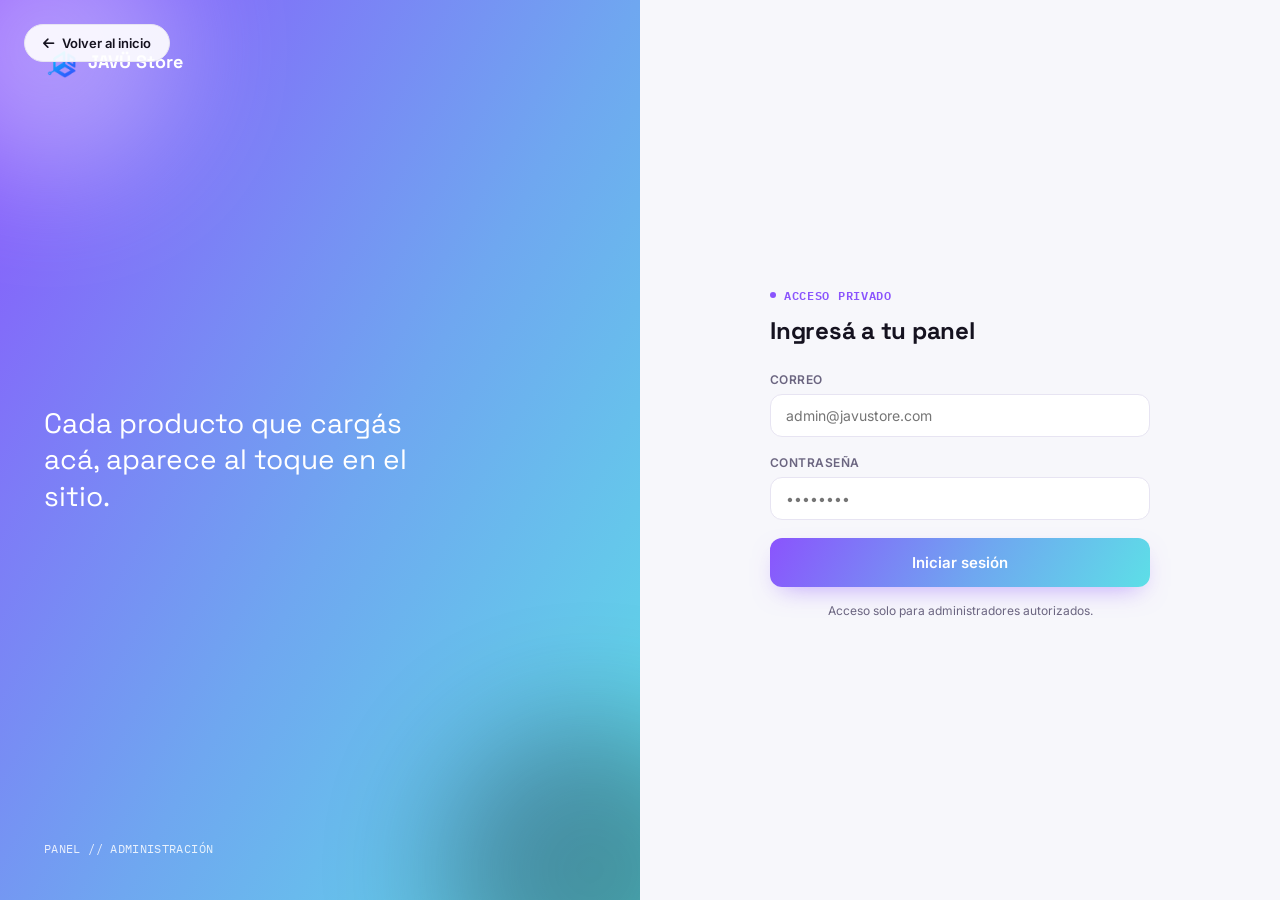
==== commit 272dc0c6: "Ampliar datos de demo del admin (más productos, USD referencial) Se agregan 5 productos de ejemplo m" ====
--- a/admin.html
+++ b/admin.html
@@ -10,15 +10,12 @@
     <link rel="preconnect" href="https://fonts.googleapis.com">
     <link href="https://fonts.googleapis.com/css2?family=Space+Grotesk:wght@500;600;700&family=Inter:wght@400;500;600;700&family=IBM+Plex+Mono:wght@500;600&display=swap" rel="stylesheet">
     <style>
-        /* ===========================================
-           TOKENS + RESET (autocontenido, no depende
-           del style.css del sitio público)
-           =========================================== */
         :root {
             --purple: #8A54FD; --blue: #6FA7F0; --cyan: #5DDFE7;
             --ink: #15121F; --muted: #6B6580; --paper: #F7F7FB; --card: #FFFFFF; --line: #E7E4F2;
             --grad: linear-gradient(120deg, #8A54FD, #6FA7F0 55%, #5DDFE7);
             --grad-soft: linear-gradient(120deg, rgba(138,84,253,0.08), rgba(93,223,231,0.08));
+            --danger: #E14D4D; --danger-bg: #FDEDED;
             --font-display: 'Space Grotesk', sans-serif;
             --font-body: 'Inter', sans-serif;
             --font-mono: 'IBM Plex Mono', monospace;
@@ -27,560 +24,426 @@
         html, body { background: var(--paper); color: var(--ink); }
         a { color: inherit; }
         h1, h2, h3 { font-family: var(--font-display); letter-spacing: -0.01em; }
-
-        /* ---------- LOGIN ---------- */
-        .admin-login {
-            min-height: 100vh; display: grid; grid-template-columns: 1fr 1fr; position: relative;
-        }
-        .login-visual {
-            background: var(--grad); position: relative; overflow: hidden;
-            display: flex; flex-direction: column; justify-content: space-between; padding: 44px;
-            color: white;
-        }
-        .login-visual::before, .login-visual::after {
-            content: ''; position: absolute; border-radius: 50%; filter: blur(60px); opacity: 0.35;
-        }
+        .hidden { display: none !important; }
+
+        .admin-login { min-height: 100vh; display: grid; grid-template-columns: 1fr 1fr; position: relative; }
+        .login-visual { background: var(--grad); position: relative; overflow: hidden; display: flex; flex-direction: column; justify-content: space-between; padding: 44px; color: white; }
+        .login-visual::before, .login-visual::after { content: ''; position: absolute; border-radius: 50%; filter: blur(60px); opacity: 0.35; }
         .login-visual::before { width: 260px; height: 260px; background: white; top: -80px; left: -80px; }
         .login-visual::after { width: 300px; height: 300px; background: var(--ink); bottom: -120px; right: -100px; }
         .login-visual-top { position: relative; z-index: 1; display: flex; align-items: center; gap: 10px; font-family: var(--font-display); font-weight: 700; font-size: 18px; }
         .login-visual-top img { width: 34px; height: 34px; object-fit: contain; }
         .login-visual-quote { position: relative; z-index: 1; font-family: var(--font-display); font-size: 28px; line-height: 1.3; max-width: 22ch; }
         .login-visual-note { position: relative; z-index: 1; font-family: var(--font-mono); font-size: 12px; opacity: 0.85; letter-spacing: 0.03em; }
-
         .login-form-side { display: flex; align-items: center; justify-content: center; padding: 40px; }
         .login-box { width: 100%; max-width: 380px; }
-        .login-box .eyebrow {
-            display: inline-flex; align-items: center; gap: 8px; font-family: var(--font-mono); font-size: 11.5px;
-            letter-spacing: 0.06em; text-transform: uppercase; color: var(--purple); font-weight: 600; margin-bottom: 10px;
-        }
+        .login-box .eyebrow { display: inline-flex; align-items: center; gap: 8px; font-family: var(--font-mono); font-size: 11.5px; letter-spacing: 0.06em; text-transform: uppercase; color: var(--purple); font-weight: 600; margin-bottom: 10px; }
         .login-box .eyebrow::before { content: ''; width: 6px; height: 6px; border-radius: 50%; background: var(--purple); }
         .login-box h2 { font-size: 24px; margin-bottom: 26px; }
-
-        .back-home-btn {
-            position: absolute; top: 24px; left: 24px; z-index: 5; background: rgba(255,255,255,0.9); color: var(--ink);
-            border: 1px solid var(--line); padding: 10px 18px; border-radius: 999px; font-size: 13px; font-weight: 600;
-            display: flex; align-items: center; gap: 8px; transition: all 0.2s;
-        }
+        .back-home-btn { position: absolute; top: 24px; left: 24px; z-index: 5; background: rgba(255,255,255,0.9); color: var(--ink); border: 1px solid var(--line); padding: 10px 18px; border-radius: 999px; font-size: 13px; font-weight: 600; display: flex; align-items: center; gap: 8px; transition: all 0.2s; }
         .back-home-btn:hover { background: white; transform: translateX(-3px); }
+        .btn-login { width: 100%; padding: 15px; background: var(--grad); color: white; border: none; border-radius: 12px; font-size: 15px; font-weight: 600; cursor: pointer; transition: opacity 0.2s; box-shadow: 0 10px 26px -10px rgba(138,84,253,0.55); }
+        .btn-login:hover { opacity: 0.9; }
+        .login-error { display: none; background: #FDEDED; color: #C43D3D; border: 1px solid #F4C6C6; font-size: 13px; padding: 11px 14px; border-radius: 10px; margin-bottom: 16px; }
+        .login-error.show { display: block; }
+        .login-hint { text-align: center; margin-top: 16px; font-size: 12px; color: var(--muted); }
+        @media (max-width: 860px) { .admin-login { grid-template-columns: 1fr; } .login-visual { display: none; } }
 
         .form-group { margin-bottom: 18px; text-align: left; }
         .form-group label { display: block; margin-bottom: 7px; color: var(--muted); font-weight: 600; font-size: 12px; text-transform: uppercase; letter-spacing: 0.04em; }
         .form-group input, .form-group textarea, .form-group select {
-            width: 100%; padding: 13px 16px; border: 1px solid var(--line); border-radius: 12px;
+            width: 100%; padding: 12px 15px; border: 1px solid var(--line); border-radius: 12px;
             font-size: 14px; background: white; transition: border-color 0.2s; font-family: var(--font-body);
         }
         .form-group input:focus, .form-group textarea:focus, .form-group select:focus { outline: none; border-color: var(--purple); }
         .form-group small { display: block; color: var(--muted); font-size: 11.5px; margin-top: 6px; }
-
-        .btn-login, .btn-save {
-            width: 100%; padding: 15px; background: var(--grad); color: white; border: none;
-            border-radius: 12px; font-size: 15px; font-weight: 600; cursor: pointer; transition: opacity 0.2s;
-            box-shadow: 0 10px 26px -10px rgba(138,84,253,0.55);
-        }
-        .btn-login:hover, .btn-save:hover { opacity: 0.9; }
-
-        .login-error { display: none; background: #FDEDED; color: #C43D3D; border: 1px solid #F4C6C6; font-size: 13px; padding: 11px 14px; border-radius: 10px; margin-bottom: 16px; }
-        .login-error.show { display: block; }
-        .login-hint { text-align: center; margin-top: 16px; font-size: 12px; color: var(--muted); }
-
-        @media (max-width: 860px) {
-            .admin-login { grid-template-columns: 1fr; }
-            .login-visual { display: none; }
-        }
-
-        /* ---------- DASHBOARD ---------- */
-        .admin-panel { display: none; min-height: 100vh; }
-        .admin-panel.show { display: block; }
-
-        .admin-header {
-            position: sticky; top: 0; z-index: 50; background: rgba(247,247,251,0.85); backdrop-filter: blur(10px);
-            border-bottom: 1px solid var(--line); padding: 18px 32px;
-            display: flex; justify-content: space-between; align-items: center; gap: 16px; flex-wrap: wrap;
-        }
-        .admin-header-left { display: flex; align-items: center; gap: 18px; }
-        .admin-header-left img { width: 30px; height: 30px; object-fit: contain; }
-        .admin-header h1 { font-size: 17px; }
-        .admin-header-left p#welcome-message { font-size: 12px; color: var(--muted); margin-top: 1px; }
-
-        .btn-back, .btn-logout { border: none; padding: 10px 18px; border-radius: 999px; cursor: pointer; font-weight: 600; font-size: 13px; display: flex; align-items: center; gap: 7px; transition: all 0.2s; }
-        .btn-back { background: white; border: 1px solid var(--line); color: var(--ink); }
-        .btn-back:hover { border-color: var(--purple); color: var(--purple); }
-        .btn-logout { background: #FDEDED; color: #C43D3D; }
-        .btn-logout:hover { background: #F9D8D8; }
-
-        .admin-content { max-width: 1080px; margin: 0 auto; padding: 40px 24px; }
-        .admin-card { background: var(--card); border: 1px solid var(--line); border-radius: 20px; padding: 28px; margin-bottom: 24px; box-shadow: 0 20px 50px -36px rgba(21,18,31,0.3); }
-        .admin-card .eyebrow { display: inline-flex; align-items: center; gap: 8px; font-family: var(--font-mono); font-size: 11px; letter-spacing: 0.06em; text-transform: uppercase; color: var(--purple); font-weight: 600; margin-bottom: 6px; }
-        .admin-card .eyebrow::before { content: ''; width: 5px; height: 5px; border-radius: 50%; background: var(--purple); }
-        .admin-card h2 { font-size: 18px; margin-bottom: 4px; }
-        .admin-card .card-desc { color: var(--muted); font-size: 13px; margin-bottom: 22px; }
-
-        /* Drop zone */
-        .drop-zone {
-            border: 2px dashed var(--line); border-radius: 16px; padding: 36px; text-align: center; margin-bottom: 20px;
-            cursor: pointer; transition: all 0.2s; background: var(--paper);
-        }
-        .drop-zone:hover, .drop-zone.dragover { border-color: var(--purple); background: var(--grad-soft); }
-        .drop-zone i { font-size: 30px; background: var(--grad); -webkit-background-clip: text; background-clip: text; color: transparent; margin-bottom: 10px; display: block; }
-        .drop-zone p { margin: 0; font-size: 13.5px; color: var(--muted); }
-
-        .image-preview { display: grid; grid-template-columns: repeat(auto-fill, minmax(130px, 1fr)); gap: 12px; margin-top: 18px; }
-        .image-preview .img-wrap { position: relative; }
-        .image-preview img { width: 100%; height: 130px; object-fit: cover; background: var(--paper); border-radius: 12px; border: 1px solid var(--line); display: block; }
-        .image-preview .remove-img { position: absolute; top: -7px; right: -7px; width: 22px; height: 22px; background: #E14D4D; color: white; border-radius: 50%; border: none; cursor: pointer; font-size: 12px; display: grid; place-items: center; }
-
-        .btn-row { display: flex; gap: 10px; flex-wrap: wrap; }
-        .btn-row > * { flex: 1; min-width: 140px; }
-        .btn-outline-gray { padding: 15px; background: white; border: 1px solid var(--line); color: var(--muted); border-radius: 12px; font-size: 14px; font-weight: 600; cursor: pointer; transition: all 0.2s; }
+        .field-grid { display: grid; grid-template-columns: 1fr 1fr; gap: 16px; }
+        .btn-save { padding: 14px 22px; background: var(--grad); color: white; border: none; border-radius: 12px; font-size: 14px; font-weight: 600; cursor: pointer; transition: opacity 0.2s; }
+        .btn-save:hover { opacity: 0.9; }
+        .btn-outline-gray { padding: 14px 22px; background: white; border: 1px solid var(--line); color: var(--muted); border-radius: 12px; font-size: 14px; font-weight: 600; cursor: pointer; transition: all 0.2s; }
         .btn-outline-gray:hover { border-color: var(--muted); color: var(--ink); }
-        .btn-orange { padding: 15px; background: #FFB020; color: white; border: none; border-radius: 12px; font-size: 14px; font-weight: 600; cursor: pointer; transition: opacity 0.2s; }
-        .btn-orange:hover { opacity: 0.9; }
-        .btn-blue { background: var(--grad); color: white; padding: 10px 20px; border: none; border-radius: 10px; cursor: pointer; font-weight: 600; font-size: 13.5px; display: inline-flex; align-items: center; gap: 8px; }
-
-        /* Vista previa de precio — mockup tipo ficha del sitio */
-        .price-preview-box {
-            padding: 16px 18px; background: var(--ink); color: white; border-radius: 14px; text-align: center;
-            font-family: var(--font-mono); font-size: 17px; font-weight: 600; position: relative;
-        }
-        .price-preview-box::before {
-            content: 'VISTA PREVIA'; position: absolute; top: -9px; left: 16px; background: var(--paper);
-            color: var(--muted); font-size: 9.5px; padding: 0 6px; letter-spacing: 0.06em; border-radius: 4px;
-        }
-
-        .field-grid { display: grid; grid-template-columns: 1fr 1fr; gap: 16px; }
-
-        /* Item de producto/servicio en listas */
-        .product-item { display: flex; gap: 16px; padding: 16px 4px; border-bottom: 1px solid var(--line); align-items: center; }
-        .product-item:last-child { border-bottom: none; }
-        .product-item img { width: 66px; height: 66px; object-fit: cover; background: var(--paper); border-radius: 12px; flex-shrink: 0; }
-        .product-item-info { flex: 1; min-width: 0; }
-        .product-item-info h3 { color: var(--ink); font-size: 14.5px; margin-bottom: 4px; font-family: var(--font-body); font-weight: 600; }
-        .product-item-info .price { color: var(--purple); font-weight: 600; font-size: 15px; margin-bottom: 3px; font-family: var(--font-mono); }
-        .product-item-info .meta { font-size: 12px; color: var(--muted); font-family: var(--font-mono); }
-        .product-item-actions { display: flex; gap: 8px; flex-shrink: 0; }
-        .icon-btn { width: 34px; height: 34px; border: none; border-radius: 10px; cursor: pointer; display: grid; place-items: center; font-size: 13px; transition: all 0.2s; }
-        .icon-btn.edit { background: var(--grad-soft); color: var(--purple); }
-        .icon-btn.edit:hover { background: var(--purple); color: white; }
-        .icon-btn.delete { background: #FDEDED; color: #C43D3D; }
-        .icon-btn.delete:hover { background: #C43D3D; color: white; }
-
-        .status-pill { display: inline-block; font-size: 10.5px; font-weight: 700; padding: 3px 9px; border-radius: 999px; margin-left: 6px; text-transform: uppercase; letter-spacing: 0.03em; }
-        .status-pill.ok { background: rgba(23,184,172,0.12); color: #0F8F84; }
-        .status-pill.low { background: rgba(255,176,32,0.15); color: #B87400; }
-        .status-pill.out { background: #FDEDED; color: #C43D3D; }
-
-        @media (max-width: 640px) { .product-item { flex-direction: column; text-align: center; } .product-item img { width: 100%; height: 160px; } .product-item-actions { width: 100%; justify-content: center; } }
-
-        .highlight-box { background: var(--grad-soft); padding: 16px; border-radius: 14px; margin-bottom: 18px; }
-        .warning-box { background: #FFF7E8; padding: 16px; border-radius: 14px; border: 1px dashed #FFB020; margin-bottom: 18px; }
+        .btn-danger { padding: 14px 22px; background: var(--danger); color: white; border: none; border-radius: 12px; font-size: 14px; font-weight: 600; cursor: pointer; transition: opacity 0.2s; }
+        .btn-danger:hover { opacity: 0.9; }
+        .btn-row { display: flex; gap: 10px; }
+        .btn-row > * { flex: 1; }
+        .section-title-mini { font-family: var(--font-mono); font-size: 11px; font-weight: 600; text-transform: uppercase; letter-spacing: 0.06em; color: var(--purple); padding-bottom: 8px; border-bottom: 1px dashed var(--line); margin: 6px 0 4px; }
+        .warning-box { background: #FFF7E8; padding: 16px; border-radius: 14px; border: 1px dashed #FFB020; margin-bottom: 4px; }
+        .warning-box label { display: block; font-weight: 600; font-size: 12px; margin-bottom: 10px; color: var(--ink); text-transform: none; letter-spacing: 0; }
+
+        .admin-shell { display: grid; grid-template-columns: 240px 1fr; min-height: 100vh; }
+        .admin-sidebar {
+            background: var(--ink); color: rgba(255,255,255,0.75); padding: 22px 14px;
+            display: flex; flex-direction: column; gap: 3px; position: sticky; top: 0; height: 100vh;
+        }
+        .admin-sidebar-brand { display: flex; align-items: center; gap: 10px; color: white; font-family: var(--font-display); font-weight: 700; padding: 6px 10px 22px; }
+        .admin-sidebar-brand img { width: 28px; height: 28px; }
+        .admin-nav-item {
+            display: flex; align-items: center; gap: 12px; padding: 11px 12px; border-radius: 10px;
+            font-weight: 600; font-size: 13.5px; border: none; background: none; width: 100%; text-align: left;
+            color: rgba(255,255,255,0.65); cursor: pointer; transition: all 0.15s;
+        }
+        .admin-nav-item i { width: 16px; text-align: center; flex-shrink: 0; }
+        .admin-nav-item:hover { background: rgba(255,255,255,0.06); color: white; }
+        .admin-nav-item.is-active { background: var(--grad); color: white; }
+        .admin-sidebar-footer { margin-top: auto; display: flex; flex-direction: column; gap: 4px; padding-top: 16px; border-top: 1px solid rgba(255,255,255,0.12); }
+        .admin-sidebar-footer a, .admin-sidebar-footer button { color: rgba(255,255,255,0.6); font-size: 12.5px; background: none; border: none; text-align: left; padding: 8px 10px; cursor: pointer; display: flex; align-items: center; gap: 8px; }
+        .admin-sidebar-footer a:hover, .admin-sidebar-footer button:hover { color: white; }
+
+        .admin-main { overflow-x: hidden; }
+        .admin-topbar {
+            display: flex; align-items: center; justify-content: space-between; padding: 18px 30px;
+            background: rgba(247,247,251,0.85); backdrop-filter: blur(10px); border-bottom: 1px solid var(--line);
+            position: sticky; top: 0; z-index: 50; gap: 14px; flex-wrap: wrap;
+        }
+        .admin-topbar-left { display: flex; align-items: center; gap: 14px; }
+        .admin-topbar h2 { font-size: 17px; }
+        .nav-toggle { display: none; width: 38px; height: 38px; border: 1px solid var(--line); border-radius: 8px; background: white; align-items: center; justify-content: center; }
+        #welcome-message { font-size: 11.5px; color: var(--muted); font-family: var(--font-mono); }
+        .admin-content { padding: 32px; max-width: 1000px; }
+
+        @media (max-width: 900px) {
+            .admin-shell { grid-template-columns: 1fr; }
+            .admin-sidebar { position: fixed; inset: 0 auto 0 0; width: 230px; height: 100vh; transform: translateX(-100%); transition: transform 0.2s ease; z-index: 300; }
+            .admin-sidebar.is-open { transform: translateX(0); }
+            .nav-toggle { display: flex; }
+            .admin-content { padding: 20px 16px; }
+            .field-grid { grid-template-columns: 1fr; }
+        }
+
+        .admin-toolbar { display: flex; justify-content: space-between; align-items: center; gap: 14px; margin-bottom: 22px; flex-wrap: wrap; }
+        .admin-search { position: relative; flex: 1; max-width: 320px; }
+        .admin-search i { position: absolute; left: 15px; top: 50%; transform: translateY(-50%); color: var(--muted); font-size: 13px; }
+        .admin-search input { padding-left: 38px !important; }
+
+        .admin-table-wrap { background: var(--card); border: 1px solid var(--line); border-radius: 16px; overflow-x: auto; }
+        .admin-table { width: 100%; min-width: 600px; border-collapse: collapse; font-size: 13.5px; }
+        .admin-table th { text-align: left; padding: 13px 18px; background: var(--paper); color: var(--muted); font-size: 10.5px; text-transform: uppercase; letter-spacing: 0.05em; font-weight: 700; border-bottom: 1px solid var(--line); }
+        .admin-table td { padding: 12px 18px; border-bottom: 1px solid var(--line); vertical-align: middle; }
+        .admin-table tr:last-child td { border-bottom: none; }
+        .admin-table tr:hover td { background: var(--grad-soft); }
+        .row-thumb { width: 42px; height: 42px; border-radius: 10px; background: var(--paper); object-fit: cover; flex-shrink: 0; }
+        .row-name { display: flex; align-items: center; gap: 12px; font-weight: 600; }
+        .row-sku { font-size: 11px; color: var(--muted); font-family: var(--font-mono); }
+        .row-actions { display: flex; gap: 6px; justify-content: flex-end; }
+        .icon-btn { width: 32px; height: 32px; border-radius: 9px; border: 1px solid var(--line); background: white; display: grid; place-items: center; color: var(--muted); font-size: 12px; cursor: pointer; transition: all 0.2s; }
+        .icon-btn:hover { border-color: var(--purple); color: var(--purple); }
+        .icon-btn.danger:hover { border-color: var(--danger); color: var(--danger); background: var(--danger-bg); }
+        .admin-empty { padding: 46px 20px; text-align: center; color: var(--muted); font-size: 13.5px; }
+
+        .badge-mini { display: inline-block; font-size: 10px; font-weight: 700; padding: 4px 9px; border-radius: 999px; text-transform: uppercase; color: white; }
+        .badge-mini.oferta { background: #E14D4D; }
+        .badge-mini.nuevo { background: var(--grad); }
+        .badge-mini.destacado { background: var(--ink); }
+
+        .list-card { background: var(--card); border: 1px solid var(--line); border-radius: 16px; padding: 16px 18px; display: flex; align-items: flex-start; justify-content: space-between; gap: 14px; margin-bottom: 12px; }
+        .list-card-left { display: flex; gap: 14px; }
+        .list-card-thumb { width: 56px; height: 56px; border-radius: 12px; object-fit: cover; background: var(--paper); flex-shrink: 0; }
+        .list-card-body h4 { font-size: 14px; margin-bottom: 4px; font-family: var(--font-body); font-weight: 600; }
+        .list-card-body p { font-size: 12.5px; color: var(--muted); }
+
+        .drawer-overlay { position: fixed; inset: 0; background: rgba(21,18,31,0.5); z-index: 800; opacity: 0; pointer-events: none; transition: opacity 0.2s ease; }
+        .drawer-overlay.is-open { opacity: 1; pointer-events: auto; }
+        .drawer {
+            position: fixed; top: 0; right: 0; height: 100vh; width: 100%; max-width: 500px; background: var(--paper);
+            box-shadow: -20px 0 60px rgba(21,18,31,0.25); transform: translateX(100%); transition: transform 0.25s ease;
+            display: flex; flex-direction: column;
+        }
+        .drawer-overlay.is-open .drawer { transform: translateX(0); }
+        .drawer-head { display: flex; align-items: center; justify-content: space-between; padding: 20px 26px; border-bottom: 1px solid var(--line); background: white; }
+        .drawer-head h3 { font-size: 16px; }
+        .drawer-body { flex: 1; overflow-y: auto; padding: 24px 26px; }
+        .drawer-foot { padding: 18px 26px; border-top: 1px solid var(--line); background: white; display: flex; gap: 10px; }
+        .drawer-close { width: 34px; height: 34px; border-radius: 50%; border: 1px solid var(--line); background: white; display: grid; place-items: center; cursor: pointer; }
+        .drawer-close:hover { background: var(--ink); color: white; }
+
+        .dropzone { border: 2px dashed var(--line); border-radius: 16px; padding: 30px 16px; text-align: center; cursor: pointer; background: white; transition: all 0.2s; margin-bottom: 6px; }
+        .dropzone:hover, .dropzone.is-dragover { border-color: var(--purple); background: var(--grad-soft); }
+        .dropzone i { font-size: 26px; background: var(--grad); -webkit-background-clip: text; background-clip: text; color: transparent; margin-bottom: 8px; display: block; }
+        .dropzone p { font-size: 12.5px; color: var(--muted); }
+        .photo-grid { display: flex; flex-wrap: wrap; gap: 10px; margin-top: 14px; margin-bottom: 18px; }
+        .photo-thumb { position: relative; width: 76px; height: 76px; border-radius: 12px; overflow: hidden; border: 1px solid var(--line); }
+        .photo-thumb img { width: 100%; height: 100%; object-fit: cover; cursor: pointer; }
+        .photo-thumb .photo-remove { position: absolute; top: 3px; right: 3px; width: 19px; height: 19px; border-radius: 50%; background: rgba(21,18,31,0.75); color: white; border: none; font-size: 10px; cursor: pointer; }
+        .photo-thumb .photo-main { position: absolute; bottom: 3px; left: 3px; font-size: 8.5px; font-weight: 700; background: rgba(255,255,255,0.92); padding: 2px 6px; border-radius: 5px; color: var(--purple); }
+
+        .price-preview-box { padding: 14px 16px; background: var(--ink); color: white; border-radius: 12px; text-align: center; font-family: var(--font-mono); font-size: 15px; font-weight: 600; margin-bottom: 18px; }
 
         .social-row { display: flex; gap: 8px; margin-bottom: 8px; }
-        .social-row select { flex: 0 0 130px; }
+        .social-row select { flex: 0 0 120px; }
         .social-row input { flex: 1; }
-        .social-row .remove-social { background: #FDEDED; color: #C43D3D; border: none; border-radius: 10px; width: 42px; cursor: pointer; }
-
-        /* ---------- MODAL DE RECORTE ---------- */
+        .social-row .remove-social { background: var(--danger-bg); color: var(--danger); border: none; border-radius: 10px; width: 42px; cursor: pointer; }
+
         .crop-modal-overlay { display: none; position: fixed; inset: 0; background: rgba(21,18,31,0.8); z-index: 9999; align-items: center; justify-content: center; padding: 20px; }
         .crop-modal-overlay.show { display: flex; }
-        .crop-modal-box { background: white; border-radius: 20px; padding: 22px; max-width: 520px; width: 100%; }
-        .crop-modal-box h3 { margin-bottom: 15px; text-align: center; font-size: 17px; }
-        #crop-container { position: relative; width: 100%; aspect-ratio: 4/3; background: #000; border-radius: 14px; overflow: hidden; touch-action: none; user-select: none; }
-        #crop-image { display: block; width: 100%; height: 100%; object-fit: cover; user-select: none; -webkit-user-drag: none; }
-        #crop-rect { position: absolute; box-shadow: 0 0 0 9999px rgba(0,0,0,0.6); border: 2px solid white; cursor: move; }
-        .crop-grid-line { position: absolute; background: rgba(255,255,255,0.5); }
-        .crop-handle { position: absolute; width: 22px; height: 22px; }
-        .crop-hint { text-align: center; color: var(--muted); font-size: 12px; margin-top: 10px; }
-
-        /* ---------- MODAL DE CONFIRMACIÓN ---------- */
+        .crop-modal-box { background: white; border-radius: 20px; padding: 22px; max-width: 480px; width: 100%; }
+        .crop-modal-box h3 { margin-bottom: 15px; text-align: center; font-size: 16px; }
+        .crop-stage { position: relative; width: 100%; aspect-ratio: 1; background: #0c0a12; border-radius: 14px; overflow: hidden; touch-action: none; user-select: none; }
+        .crop-stage img { position: absolute; top: 0; left: 0; user-select: none; pointer-events: none; }
+        .crop-frame { position: absolute; border: 2px solid white; box-shadow: 0 0 0 1000px rgba(0,0,0,0.55); cursor: move; }
+        .crop-frame::before { content: ''; position: absolute; inset: 0; background-image: linear-gradient(to right, rgba(255,255,255,0.45) 1px, transparent 1px), linear-gradient(to bottom, rgba(255,255,255,0.45) 1px, transparent 1px); background-size: 33.33% 33.33%; }
+        .crop-handle { position: absolute; width: 16px; height: 16px; background: white; border: 2px solid var(--purple); border-radius: 50%; z-index: 5; }
+        .crop-handle.nw { top: -8px; left: -8px; cursor: nwse-resize; } .crop-handle.ne { top: -8px; right: -8px; cursor: nesw-resize; }
+        .crop-handle.sw { bottom: -8px; left: -8px; cursor: nesw-resize; } .crop-handle.se { bottom: -8px; right: -8px; cursor: nwse-resize; }
+        .crop-hint { text-align: center; color: var(--muted); font-size: 12px; margin: 12px 0; }
+
         .confirm-modal-overlay { display: none; position: fixed; inset: 0; background: rgba(21,18,31,0.7); z-index: 9999; align-items: center; justify-content: center; padding: 20px; }
         .confirm-modal-overlay.show { display: flex; }
         .confirm-modal-box { background: white; border-radius: 20px; padding: 30px; max-width: 380px; width: 100%; text-align: center; }
-        .confirm-modal-box .emoji { font-size: 36px; margin-bottom: 14px; }
-        .confirm-modal-box h3 { font-size: 17px; margin-bottom: 10px; }
-        .confirm-modal-box p { color: var(--muted); margin-bottom: 22px; line-height: 1.5; font-size: 13.5px; }
-
-        /* ---------- TOASTS ---------- */
-        #toast-container { position: fixed; bottom: 24px; right: 24px; z-index: 10000; display: flex; flex-direction: column; gap: 10px; max-width: calc(100% - 40px); }
+        .confirm-modal-box .emoji { font-size: 34px; margin-bottom: 12px; }
+        .confirm-modal-box h3 { font-size: 16px; margin-bottom: 8px; }
+        .confirm-modal-box p { color: var(--muted); margin-bottom: 22px; font-size: 13.5px; line-height: 1.5; }
+
+        #toast-container { position: fixed; bottom: 24px; right: 24px; z-index: 10000; display: flex; flex-direction: column; gap: 10px; }
         .toast { background: var(--ink); color: white; padding: 13px 18px; border-radius: 12px; font-size: 13.5px; box-shadow: 0 14px 34px -14px rgba(0,0,0,0.4); display: flex; align-items: center; gap: 10px; opacity: 0; transform: translateY(10px); transition: all 0.25s ease; }
         .toast.show { opacity: 1; transform: translateY(0); }
         .toast.success { background: #0F8F84; }
-        .toast.error { background: #C43D3D; }
-
-        @media (max-width: 640px) { .field-grid { grid-template-columns: 1fr; } .admin-header { padding: 14px 18px; } .admin-content { padding: 24px 16px; } }
+        .toast.error { background: var(--danger); }
+
+        .admin-section { display: none; }
+        .admin-section.is-active { display: block; }
     </style>
 </head>
 <body>
 
-<!-- ======================================================
-     LOGIN
-     ====================================================== -->
 <div class="admin-login" id="admin-login">
-    <button class="back-home-btn" onclick="window.location.href='index.html'">
-        <i class="fas fa-arrow-left"></i> Volver al inicio
-    </button>
-
+    <button class="back-home-btn" onclick="window.location.href='index.html'"><i class="fas fa-arrow-left"></i> Volver al inicio</button>
     <div class="login-visual">
-        <div class="login-visual-top">
-            <img src="img/logo.png" alt="JAVÜ Store"> JAVÜ Store
-        </div>
+        <div class="login-visual-top"><img src="img/logo.png" alt="JAVÜ Store"> JAVÜ Store</div>
         <div class="login-visual-quote">Cada producto que cargás acá, aparece al toque en el sitio.</div>
         <div class="login-visual-note">PANEL // ADMINISTRACIÓN</div>
     </div>
-
     <div class="login-form-side">
         <div class="login-box">
             <span class="eyebrow">Acceso privado</span>
             <h2>Ingresá a tu panel</h2>
-
             <div class="login-error" id="login-error">Correo o contraseña incorrectos.</div>
-
-            <div class="form-group">
-                <label for="username">Correo</label>
-                <input type="email" id="username" placeholder="admin@javustore.com">
-            </div>
-            <div class="form-group">
-                <label for="password">Contraseña</label>
-                <input type="password" id="password" placeholder="••••••••">
-            </div>
+            <div class="form-group"><label for="username">Correo</label><input type="email" id="username" placeholder="admin@javustore.com"></div>
+            <div class="form-group"><label for="password">Contraseña</label><input type="password" id="password" placeholder="••••••••"></div>
             <button class="btn-login" onclick="login()">Iniciar sesión</button>
             <p class="login-hint">Acceso solo para administradores autorizados.</p>
         </div>
     </div>
 </div>
 
-<!-- ======================================================
-     DASHBOARD
-     ====================================================== -->
-<div class="admin-panel" id="admin-panel">
-    <div class="admin-header">
-        <div class="admin-header-left">
-            <button class="btn-back" onclick="window.location.href='index.html'">
-                <i class="fas fa-arrow-left"></i> Volver
-            </button>
-            <img src="img/logo.png" alt="JAVÜ Store">
-            <div>
-                <h1>Panel de administración</h1>
-                <p id="welcome-message"></p>
+<div class="admin-shell hidden" id="admin-panel">
+    <aside class="admin-sidebar" id="admin-sidebar">
+        <div class="admin-sidebar-brand"><img src="img/logo.png" alt="JAVÜ"> JAVÜ Store</div>
+        <button class="admin-nav-item is-active" data-section="productos"><i class="fas fa-laptop"></i> Productos</button>
+        <button class="admin-nav-item" data-section="servicios"><i class="fas fa-screwdriver-wrench"></i> Servicios</button>
+        <button class="admin-nav-item" data-section="faq"><i class="fas fa-circle-question"></i> Preguntas frecuentes</button>
+        <button class="admin-nav-item" data-section="nosotros"><i class="fas fa-heart"></i> Sobre nosotros</button>
+        <button class="admin-nav-item" data-section="contacto"><i class="fas fa-comment-dots"></i> Contacto y redes</button>
+        <button class="admin-nav-item" data-section="portada"><i class="fas fa-image"></i> Portada</button>
+        <div class="admin-sidebar-footer">
+            <a href="index.html" target="_blank"><i class="fas fa-arrow-up-right-from-square"></i> Ver sitio público</a>
+            <button id="logoutBtn" onclick="confirmLogout()"><i class="fas fa-right-from-bracket"></i> Cerrar sesión</button>
+        </div>
+    </aside>
+
+    <div class="admin-main">
+        <div class="admin-topbar">
+            <div class="admin-topbar-left">
+                <button class="nav-toggle" id="navToggle"><i class="fas fa-bars"></i></button>
+                <div><h2 id="topbarTitle">Productos</h2><p id="welcome-message"></p></div>
             </div>
         </div>
-        <button class="btn-logout" onclick="confirmLogout()">
-            <i class="fas fa-sign-out-alt"></i> Cerrar sesión
-        </button>
-    </div>
-
-    <div class="admin-content">
-
-        <!-- ============ PRODUCTO ============ -->
-        <div class="admin-card">
-            <span class="eyebrow">Catálogo</span>
-            <h2>Agregar nuevo producto</h2>
-            <p class="card-desc">Cargá fotos, precio y detalles. Las fotos se comprimen automáticamente al subir.</p>
-
-            <div class="drop-zone" id="drop-zone" onclick="document.getElementById('file-input').click()">
-                <i class="fas fa-cloud-upload-alt"></i>
-                <p>Arrastrá las fotos aquí o hacé clic para seleccionar</p>
+
+        <div class="admin-content">
+            <section class="admin-section is-active" id="section-productos">
+                <div class="admin-toolbar">
+                    <label class="admin-search"><i class="fas fa-magnifying-glass"></i><input type="text" id="productSearch" placeholder="Buscar producto..."></label>
+                    <button class="btn-save" id="btnNewProduct"><i class="fas fa-plus"></i> Nuevo producto</button>
+                </div>
+                <div class="admin-table-wrap">
+                    <table class="admin-table">
+                        <thead><tr><th>Producto</th><th>Categoría</th><th>Precio</th><th>Stock</th><th>Badge</th><th></th></tr></thead>
+                        <tbody id="productsTableBody"></tbody>
+                    </table>
+                </div>
+            </section>
+
+            <section class="admin-section" id="section-servicios">
+                <div class="admin-toolbar"><div></div><button class="btn-save" id="btnNewService"><i class="fas fa-plus"></i> Nuevo servicio</button></div>
+                <div id="servicesList"></div>
+            </section>
+
+            <section class="admin-section" id="section-faq">
+                <div class="admin-toolbar"><div></div><button class="btn-save" id="btnNewFaq"><i class="fas fa-plus"></i> Nueva pregunta</button></div>
+                <div id="faqAdminList"></div>
+            </section>
+
+            <section class="admin-section" id="section-nosotros">
+                <div class="admin-table-wrap" style="padding:26px;">
+                    <div class="form-group"><label for="content-subtitle">Subtítulo pequeño</label><input type="text" id="content-subtitle" placeholder="QUIÉNES SOMOS"></div>
+                    <div class="form-group"><label for="content-title">Título grande</label><input type="text" id="content-title" placeholder="Vendemos tecnología, no promesas."></div>
+                    <div class="form-group"><label for="content-text">Párrafo de descripción</label><textarea id="content-text" rows="3"></textarea></div>
+                    <div class="form-group">
+                        <label>Foto de la sección</label>
+                        <div class="dropzone" id="contentDropzone"><i class="fas fa-cloud-arrow-up"></i><p>Arrastrá una foto o hacé clic para elegirla</p></div>
+                        <input type="file" id="content-image-input" accept="image/*" class="hidden">
+                        <div class="photo-grid" id="contentPhotoGrid"></div>
+                    </div>
+                    <div class="section-title-mini">4 features destacadas</div>
+                    <div class="field-grid" style="margin-bottom:18px;">
+                        <div class="form-group"><label>Feature 1 — título</label><input type="text" id="content-feature1-title" placeholder="Garantía oficial"></div>
+                        <div class="form-group"><label>Feature 1 — texto</label><input type="text" id="content-feature1-text"></div>
+                        <div class="form-group"><label>Feature 2 — título</label><input type="text" id="content-feature2-title" placeholder="Envíos a todo el país"></div>
+                        <div class="form-group"><label>Feature 2 — texto</label><input type="text" id="content-feature2-text"></div>
+                        <div class="form-group"><label>Feature 3 — título</label><input type="text" id="content-feature3-title" placeholder="Pago flexible"></div>
+                        <div class="form-group"><label>Feature 3 — texto</label><input type="text" id="content-feature3-text"></div>
+                        <div class="form-group"><label>Feature 4 — título</label><input type="text" id="content-feature4-title" placeholder="Atención directa"></div>
+                        <div class="form-group"><label>Feature 4 — texto</label><input type="text" id="content-feature4-text"></div>
+                    </div>
+                    <button class="btn-save" id="btnSaveAbout"><i class="fas fa-save"></i> Guardar cambios</button>
+                </div>
+            </section>
+
+            <section class="admin-section" id="section-contacto">
+                <div class="admin-table-wrap" style="padding:26px; max-width:560px;">
+                    <div class="field-grid">
+                        <div class="form-group"><label>WhatsApp</label><input type="text" id="footer-whatsapp" placeholder="595991192212"></div>
+                        <div class="form-group"><label>Mensaje de bienvenida</label><input type="text" id="footer-wa-message"></div>
+                        <div class="form-group"><label>Email de contacto</label><input type="email" id="footer-email"></div>
+                        <div class="form-group"><label>Dirección</label><input type="text" id="footer-address"></div>
+                    </div>
+                    <div class="form-group">
+                        <label>Redes sociales</label>
+                        <div id="social-rows-container"></div>
+                        <button type="button" class="btn-outline-gray" style="width:auto; padding:9px 16px; margin-top:6px;" onclick="addSocialRow()"><i class="fas fa-plus"></i> Agregar red</button>
+                    </div>
+                    <button class="btn-save" id="btnSaveContact" style="margin-top:10px;"><i class="fas fa-save"></i> Guardar cambios</button>
+                </div>
+            </section>
+
+            <section class="admin-section" id="section-portada">
+                <div class="admin-table-wrap" style="padding:26px; max-width:600px;">
+                    <div class="form-group"><label for="hero-title">Título grande</label><input type="text" id="hero-title"></div>
+                    <div class="form-group"><label for="hero-text">Texto debajo del título</label><textarea id="hero-text" rows="2"></textarea></div>
+                    <div class="form-group">
+                        <label>Foto de fondo / producto destacado</label>
+                        <div class="dropzone" id="heroDropzone"><i class="fas fa-cloud-arrow-up"></i><p>Arrastrá una foto o hacé clic para elegirla</p></div>
+                        <input type="file" id="hero-image-input" accept="image/*" class="hidden">
+                        <div class="photo-grid" id="heroPhotoGrid"></div>
+                    </div>
+                    <button class="btn-save" id="btnSaveHero"><i class="fas fa-save"></i> Guardar portada</button>
+                </div>
+            </section>
+        </div>
+    </div>
+</div>
+
+<div class="drawer-overlay" id="productDrawer">
+    <div class="drawer">
+        <div class="drawer-head"><h3 id="productDrawerTitle">Nuevo producto</h3><button class="drawer-close" id="productDrawerClose"><i class="fas fa-xmark"></i></button></div>
+        <div class="drawer-body">
+            <div class="section-title-mini">Fotos</div>
+            <div class="dropzone" id="drop-zone"><i class="fas fa-cloud-arrow-up"></i><p>Arrastrá las fotos aquí o hacé clic para seleccionar</p></div>
+            <input type="file" id="file-input" multiple accept="image/*" class="hidden">
+            <div class="photo-grid" id="image-preview"></div>
+
+            <div class="section-title-mini">Datos generales</div>
+            <div class="form-group"><label>Nombre del producto</label><input type="text" id="prod-title" placeholder='Ej: Notebook 15.6" Ryzen 5'></div>
+            <div class="field-grid">
+                <div class="form-group"><label>Categoría</label>
+                    <select id="prod-category">
+                        <option value="notebooks">💻 Notebooks</option><option value="perifericos">⌨️ Periféricos</option>
+                        <option value="componentes">🔧 Componentes</option><option value="gaming">🎮 Gaming</option>
+                        <option value="celulares">📱 Celulares</option><option value="accesorios">🔌 Accesorios</option>
+                    </select>
+                </div>
+                <div class="form-group"><label>SKU (opcional)</label><input type="text" id="prod-sku" placeholder="Se autogenera"></div>
+                <div class="form-group"><label>Estado de stock</label>
+                    <select id="prod-status"><option value="stock">🟢 En stock</option><option value="ultimas">🟡 Últimas unidades</option><option value="sinstock">🔴 Sin stock</option></select>
+                </div>
+                <div class="form-group"><label>Badge</label>
+                    <select id="prod-badge"><option value="">Sin badge</option><option value="oferta">🔴 Oferta</option><option value="nuevo">🟢 Nuevo</option><option value="destacado">🔵 Destacado</option></select>
+                </div>
             </div>
-            <input type="file" id="file-input" multiple accept="image/*" style="display: none;" onchange="handleFiles(this.files)">
-            <div class="image-preview" id="image-preview"></div>
-
-            <div class="form-group" style="margin-top: 22px;">
-                <label>Nombre del producto</label>
-                <input type="text" id="prod-title" placeholder='Ej: Notebook 15.6" Ryzen 5 · 16GB · 512GB SSD'>
+            <div class="form-group"><label>Descripción</label><textarea id="prod-description" rows="3"></textarea></div>
+            <div class="form-group"><label>Especificaciones (separadas por coma)</label><input type="text" id="prod-specs" placeholder="Ej: 16GB RAM, 512GB SSD"></div>
+
+            <div class="section-title-mini">Precio</div>
+            <div class="field-grid">
+                <div class="form-group"><label>Precio en guaraníes</label><input type="text" id="prod-price-gs" placeholder="6.490.000" oninput="formatNumber(this); updatePricePreview();"></div>
+                <div class="form-group"><label>Precio anterior (si hay oferta)</label><input type="text" id="prod-price-old" placeholder="Opcional" oninput="formatNumber(this); updatePricePreview();"></div>
             </div>
-
-            <div class="field-grid">
-                <div class="form-group">
-                    <label>Categoría</label>
-                    <select id="prod-category">
-                        <option value="notebooks">💻 Notebooks</option>
-                        <option value="perifericos">⌨️ Periféricos</option>
-                        <option value="componentes">🔧 Componentes</option>
-                        <option value="gaming">🎮 Gaming</option>
-                        <option value="celulares">📱 Celulares</option>
-                        <option value="accesorios">🔌 Accesorios</option>
-                    </select>
-                </div>
-                <div class="form-group">
-                    <label>Estado de stock</label>
-                    <select id="prod-status">
-                        <option value="stock">🟢 En stock</option>
-                        <option value="ultimas">🟡 Últimas unidades</option>
-                        <option value="sinstock">🔴 Sin stock</option>
-                    </select>
-                </div>
-                <div class="form-group">
-                    <label>Badge / etiqueta</label>
-                    <select id="prod-badge">
-                        <option value="">Sin badge</option>
-                        <option value="oferta">🔴 Oferta</option>
-                        <option value="nuevo">🟢 Nuevo</option>
-                        <option value="destacado">🔵 Destacado</option>
-                    </select>
-                </div>
-                <div class="form-group">
-                    <label>SKU (opcional)</label>
-                    <input type="text" id="prod-sku" placeholder="Se genera automático">
-                </div>
+            <div class="price-preview-box" id="price-preview">Completá el precio arriba</div>
+
+            <div class="section-title-mini">Proveedor</div>
+            <div class="warning-box">
+                <label>🔒 Privado — nunca se muestra en el sitio público</label>
+                <input type="text" id="prod-supplier-name" placeholder="Nombre del proveedor" style="margin-bottom:10px;">
+                <input type="text" id="prod-supplier-phone" placeholder="Ej: 0986767459" oninput="formatOwnerPhone(this)">
             </div>
-
-            <div class="field-grid">
-                <div class="form-group">
-                    <label>Precio en guaraníes</label>
-                    <input type="text" id="prod-price-gs" placeholder="6.490.000" oninput="formatNumber(this); updatePricePreview();">
-                </div>
-                <div class="form-group">
-                    <label>Precio en USD (opcional)</label>
-                    <input type="text" id="prod-price-usd" placeholder="850" oninput="formatNumber(this); updatePricePreview();">
-                </div>
-            </div>
-
-            <div class="form-group">
-                <div class="price-preview-box" id="price-preview">Completá el precio arriba</div>
-            </div>
-
-            <div class="form-group">
-                <label>Descripción</label>
-                <textarea id="prod-description" rows="4" placeholder="Detalles del producto, garantía, etc."></textarea>
-            </div>
-
-            <div class="form-group">
-                <label>Especificaciones (separadas por coma)</label>
-                <input type="text" id="prod-specs" placeholder="Ej: 16GB RAM, 512GB SSD, Ryzen 5">
-            </div>
-
-            <div class="warning-box">
-                <label style="display:block; margin-bottom:10px; font-weight:600; font-size:13px;">🔒 Proveedor (privado, solo este panel)</label>
-                <input type="text" id="prod-supplier-name" placeholder="Nombre del proveedor" style="margin-bottom: 10px;">
-                <input type="text" id="prod-supplier-phone" placeholder="Ej: 0986767459" oninput="formatOwnerPhone(this)">
-                <small>Este dato nunca se muestra en el sitio público.</small>
-            </div>
-
             <input type="hidden" id="edit-product-id" value="">
-
-            <div class="btn-row">
-                <button class="btn-save" onclick="saveProduct()"><i class="fas fa-save"></i> Guardar producto</button>
-                <button class="btn-orange" onclick="saveDraftManual()"><i class="fas fa-clock"></i> Guardar borrador</button>
-                <button class="btn-outline-gray" onclick="cancelEdit()"><i class="fas fa-times"></i> Cancelar</button>
-            </div>
-        </div>
-
-        <!-- ============ LISTA DE PRODUCTOS ============ -->
-        <div class="admin-card">
-            <span class="eyebrow">Publicados</span>
-            <h2>Productos</h2>
-            <div id="products-container"></div>
-        </div>
-
-        <!-- ============ SERVICIOS ============ -->
-        <div class="admin-card">
-            <span class="eyebrow">Más allá de la venta</span>
-            <h2>Servicios</h2>
-            <p class="card-desc">Agregá, editá o eliminá los servicios que se muestran en el sitio, con su foto.</p>
-
-            <div class="drop-zone" id="service-drop-zone" onclick="document.getElementById('service-file-input').click()">
-                <i class="fas fa-cloud-upload-alt"></i>
-                <p>Arrastrá una foto aquí o hacé clic para seleccionar</p>
-            </div>
-            <input type="file" id="service-file-input" accept="image/*" style="display: none;" onchange="handleServiceFiles(this.files)">
-            <div class="image-preview" id="service-image-preview"></div>
-
-            <div class="form-group" style="margin-top: 20px;">
-                <label>Título del servicio</label>
-                <input type="text" id="service-title" placeholder="Ej: Armado de PC a medida">
-            </div>
-            <div class="form-group">
-                <label>Descripción</label>
-                <textarea id="service-description" rows="3" placeholder="Contá brevemente en qué consiste..."></textarea>
-            </div>
-
+        </div>
+        <div class="drawer-foot">
+            <button class="btn-outline-gray" id="productDrawerCancel">Cancelar</button>
+            <button class="btn-save" id="productDrawerSave">Guardar producto</button>
+        </div>
+    </div>
+</div>
+
+<div class="drawer-overlay" id="serviceDrawer">
+    <div class="drawer">
+        <div class="drawer-head"><h3 id="serviceDrawerTitle">Nuevo servicio</h3><button class="drawer-close" id="serviceDrawerClose"><i class="fas fa-xmark"></i></button></div>
+        <div class="drawer-body">
+            <div class="section-title-mini">Foto</div>
+            <div class="dropzone" id="service-drop-zone"><i class="fas fa-cloud-arrow-up"></i><p>Arrastrá una foto o hacé clic para elegirla</p></div>
+            <input type="file" id="service-file-input" accept="image/*" class="hidden">
+            <div class="photo-grid" id="service-image-preview"></div>
+            <div class="form-group"><label>Título del servicio</label><input type="text" id="service-title" placeholder="Ej: Armado de PC a medida"></div>
+            <div class="form-group"><label>Descripción</label><textarea id="service-description" rows="3"></textarea></div>
             <input type="hidden" id="edit-service-id" value="">
-
-            <div class="btn-row">
-                <button class="btn-save" onclick="saveService()"><i class="fas fa-save"></i> Guardar servicio</button>
-                <button class="btn-outline-gray" onclick="cancelServiceEdit()"><i class="fas fa-times"></i> Cancelar</button>
-            </div>
-
-            <h3 style="margin: 26px 0 14px; font-size: 15px;">Servicios publicados</h3>
-            <div id="services-container"></div>
-        </div>
-
-        <!-- ============ FAQ ============ -->
-        <div class="admin-card">
-            <span class="eyebrow">Ayuda</span>
-            <h2>Preguntas frecuentes</h2>
-            <div class="form-group">
-                <label>Pregunta</label>
-                <input type="text" id="faq-question-input" placeholder="Ej: ¿Hacen envíos al interior del país?">
-            </div>
-            <div class="form-group">
-                <label>Respuesta</label>
-                <textarea id="faq-answer-input" rows="3" placeholder="Escribí la respuesta completa..."></textarea>
-            </div>
+        </div>
+        <div class="drawer-foot">
+            <button class="btn-outline-gray" id="serviceDrawerCancel">Cancelar</button>
+            <button class="btn-save" id="serviceDrawerSave">Guardar servicio</button>
+        </div>
+    </div>
+</div>
+
+<div class="drawer-overlay" id="faqDrawer">
+    <div class="drawer">
+        <div class="drawer-head"><h3 id="faqDrawerTitle">Nueva pregunta</h3><button class="drawer-close" id="faqDrawerClose"><i class="fas fa-xmark"></i></button></div>
+        <div class="drawer-body">
+            <div class="form-group"><label>Pregunta</label><input type="text" id="faq-question-input" placeholder="Ej: ¿Hacen envíos al interior?"></div>
+            <div class="form-group"><label>Respuesta</label><textarea id="faq-answer-input" rows="4"></textarea></div>
             <input type="hidden" id="edit-faq-id" value="">
-            <div class="btn-row" style="margin-bottom: 24px;">
-                <button class="btn-save" onclick="saveFaq()"><i class="fas fa-save"></i> Guardar pregunta</button>
-                <button class="btn-outline-gray" onclick="cancelFaqEdit()"><i class="fas fa-times"></i> Cancelar</button>
-            </div>
-            <div id="faq-container"></div>
-        </div>
-
-        <!-- ============ SOBRE NOSOTROS ============ -->
-        <div class="admin-card">
-            <span class="eyebrow">Marca</span>
-            <h2>Sección "Sobre Nosotros"</h2>
-            <p class="card-desc">Si no completás algún campo, se mantiene el texto actual del sitio.</p>
-
-            <div class="form-group">
-                <label>Subtítulo pequeño</label>
-                <input type="text" id="content-subtitle" placeholder="QUIÉNES SOMOS">
-            </div>
-            <div class="form-group">
-                <label>Título grande</label>
-                <input type="text" id="content-title" placeholder="Vendemos tecnología, no promesas.">
-            </div>
-            <div class="form-group">
-                <label>Párrafo de descripción</label>
-                <textarea id="content-text" rows="3" placeholder="Somos un equipo local especializado en tecnología..."></textarea>
-            </div>
-
-            <div class="form-group">
-                <label>Foto de la sección</label>
-                <img id="content-image-preview" src="" style="display:none; max-width: 200px; width: 100%; border-radius: 14px; margin-bottom: 12px;">
-                <input type="file" id="content-image-input" accept="image/*" style="display:none" onchange="handleContentImageSelect(this.files, 'content')">
-                <button type="button" class="btn-blue" onclick="document.getElementById('content-image-input').click()">
-                    <i class="fas fa-crop"></i> Elegir y recortar imagen
-                </button>
-            </div>
-
-            <div class="highlight-box">
-                <label style="display:block; font-weight:600; margin-bottom:8px; font-size:13px;">Feature 1</label>
-                <input type="text" id="content-feature1-title" placeholder="Garantía oficial" style="margin-bottom: 10px;">
-                <input type="text" id="content-feature1-text" placeholder="Todos los productos con garantía y soporte post-venta.">
-            </div>
-            <div class="highlight-box">
-                <label style="display:block; font-weight:600; margin-bottom:8px; font-size:13px;">Feature 2</label>
-                <input type="text" id="content-feature2-title" placeholder="Envíos a todo el país" style="margin-bottom: 10px;">
-                <input type="text" id="content-feature2-text" placeholder="Coordinamos entrega en Asunción e interior.">
-            </div>
-            <div class="highlight-box">
-                <label style="display:block; font-weight:600; margin-bottom:8px; font-size:13px;">Feature 3</label>
-                <input type="text" id="content-feature3-title" placeholder="Pago flexible" style="margin-bottom: 10px;">
-                <input type="text" id="content-feature3-text" placeholder="Efectivo, transferencia y tarjetas.">
-            </div>
-            <div class="highlight-box">
-                <label style="display:block; font-weight:600; margin-bottom:8px; font-size:13px;">Feature 4</label>
-                <input type="text" id="content-feature4-title" placeholder="Atención directa" style="margin-bottom: 10px;">
-                <input type="text" id="content-feature4-text" placeholder="Consultas por WhatsApp, respuesta en el día.">
-            </div>
-
-            <div class="form-group">
-                <label>Texto del pie de página</label>
-                <textarea id="content-footer-text" rows="3" placeholder="Tienda de tecnología con atención directa..."></textarea>
-            </div>
-
-            <button class="btn-save" onclick="saveContenido()"><i class="fas fa-save"></i> Guardar personalización</button>
-        </div>
-
-        <!-- ============ CONTACTO Y REDES ============ -->
-        <div class="admin-card">
-            <span class="eyebrow">Comunicación</span>
-            <h2>Contacto y redes sociales</h2>
-            <p class="card-desc">Afecta el footer, el botón flotante y la burbuja de WhatsApp del sitio.</p>
-
-            <div class="field-grid">
-                <div class="form-group">
-                    <label>WhatsApp (con código de país)</label>
-                    <input type="text" id="footer-whatsapp" placeholder="595991192212">
-                </div>
-                <div class="form-group">
-                    <label>Mensaje de bienvenida</label>
-                    <input type="text" id="footer-wa-message" placeholder="¡Hola! ¿En qué producto estás interesado?">
-                </div>
-                <div class="form-group">
-                    <label>Email de contacto</label>
-                    <input type="email" id="footer-email" placeholder="correo@javustore.com.py">
-                </div>
-                <div class="form-group">
-                    <label>Dirección / ubicación</label>
-                    <input type="text" id="footer-address" placeholder="Curuguaty, Canindeyú, Paraguay">
-                </div>
-            </div>
-
-            <div class="form-group" style="margin-top: 6px;">
-                <label>Redes sociales</label>
-                <div id="social-rows-container"></div>
-                <button type="button" class="btn-outline-gray" style="width:auto; padding: 9px 18px; margin-top: 6px;" onclick="addSocialRow()">
-                    <i class="fas fa-plus"></i> Agregar red social
-                </button>
-            </div>
-
-            <button class="btn-save" style="margin-top: 16px;" onclick="saveFooterContacto()"><i class="fas fa-save"></i> Guardar contacto y redes</button>
-        </div>
-
-        <!-- ============ PORTADA ============ -->
-        <div class="admin-card">
-            <span class="eyebrow">Primera impresión</span>
-            <h2>Portada principal</h2>
-            <p class="card-desc">Es lo primero que ve la gente al entrar al sitio.</p>
-
-            <div class="form-group">
-                <label>Título grande</label>
-                <input type="text" id="hero-title" placeholder="Todo lo que buscás, en un solo lugar.">
-            </div>
-            <div class="form-group">
-                <label>Texto debajo del título</label>
-                <textarea id="hero-text" rows="2" placeholder="Notebooks, componentes, periféricos y celulares..."></textarea>
-            </div>
-
-            <div class="form-group">
-                <label>Foto de fondo / producto destacado</label>
-                <img id="hero-image-preview" src="" style="display:none; max-width: 260px; width: 100%; border-radius: 14px; margin-bottom: 12px;">
-                <input type="file" id="hero-image-input" accept="image/*" style="display:none" onchange="handleContentImageSelect(this.files, 'hero')">
-                <button type="button" class="btn-blue" onclick="document.getElementById('hero-image-input').click()">
-                    <i class="fas fa-crop"></i> Elegir y recortar imagen
-                </button>
-            </div>
-
-            <button class="btn-save" onclick="saveHero()"><i class="fas fa-save"></i> Guardar portada</button>
-        </div>
-
-    </div>
-</div>
-
-<!-- MODAL DE RECORTE -->
+        </div>
+        <div class="drawer-foot">
+            <button class="btn-outline-gray" id="faqDrawerCancel">Cancelar</button>
+            <button class="btn-save" id="faqDrawerSave">Guardar pregunta</button>
+        </div>
+    </div>
+</div>
+
 <div class="crop-modal-overlay" id="crop-modal">
     <div class="crop-modal-box">
         <h3>Recortá tu imagen</h3>
-        <div id="crop-container">
-            <img id="crop-image" src="" draggable="false">
-            <div id="crop-rect">
-                <div class="crop-grid-line" style="left:33.333%; top:0; bottom:0; width:1px;"></div>
-                <div class="crop-grid-line" style="left:66.666%; top:0; bottom:0; width:1px;"></div>
-                <div class="crop-grid-line" style="top:33.333%; left:0; right:0; height:1px;"></div>
-                <div class="crop-grid-line" style="top:66.666%; left:0; right:0; height:1px;"></div>
-                <div class="crop-handle" data-corner="tl" style="top:-9px; left:-9px; border-top:4px solid var(--purple); border-left:4px solid var(--purple); cursor:nwse-resize;"></div>
-                <div class="crop-handle" data-corner="tr" style="top:-9px; right:-9px; border-top:4px solid var(--purple); border-right:4px solid var(--purple); cursor:nesw-resize;"></div>
-                <div class="crop-handle" data-corner="bl" style="bottom:-9px; left:-9px; border-bottom:4px solid var(--purple); border-left:4px solid var(--purple); cursor:nesw-resize;"></div>
-                <div class="crop-handle" data-corner="br" style="bottom:-9px; right:-9px; border-bottom:4px solid var(--purple); border-right:4px solid var(--purple); cursor:nwse-resize;"></div>
+        <div class="crop-stage" id="cropStage">
+            <img id="cropImg" src="" draggable="false">
+            <div class="crop-frame" id="cropFrame">
+                <span class="crop-handle nw"></span><span class="crop-handle ne"></span>
+                <span class="crop-handle sw"></span><span class="crop-handle se"></span>
             </div>
         </div>
-        <p class="crop-hint">Arrastrá las esquinas para ajustar el recorte, o el centro para moverlo</p>
-        <div class="btn-row" style="margin-top:14px;">
-            <button class="btn-outline-gray" onclick="cancelCrop()">Cancelar</button>
-            <button class="btn-save" onclick="confirmCrop()">Usar esta imagen</button>
-        </div>
-    </div>
-</div>
-
-<!-- MODAL DE CONFIRMACIÓN -->
+        <p class="crop-hint">Arrastrá el recuadro para mover, y las esquinas para cambiar el tamaño</p>
+        <div class="btn-row">
+            <button class="btn-outline-gray" id="cropCancel">Cancelar</button>
+            <button class="btn-save" id="cropApply">Aplicar recorte</button>
+        </div>
+    </div>
+</div>
+
 <div class="confirm-modal-overlay" id="confirm-modal">
     <div class="confirm-modal-box">
         <div class="emoji">📝</div>
-        <h3>Tenés cambios sin guardar</h3>
-        <p id="confirm-modal-text">Si salís ahora, vas a perder los datos que escribiste. ¿Qué querés hacer?</p>
+        <h3 id="confirm-modal-title">¿Confirmar acción?</h3>
+        <p id="confirm-modal-text">Esta acción no se puede deshacer.</p>
         <div class="btn-row">
-            <button class="btn-outline-gray" onclick="closeConfirmModal()">Seguir editando</button>
-            <button id="confirm-modal-action-btn" style="flex:1; padding:13px; border:none; background:#E14D4D; color:white; border-radius:12px; font-weight:600; cursor:pointer;">Salir igual</button>
+            <button class="btn-outline-gray" id="confirmCancel">Cancelar</button>
+            <button id="confirm-modal-action-btn" class="btn-danger">Confirmar</button>
         </div>
     </div>
 </div>
